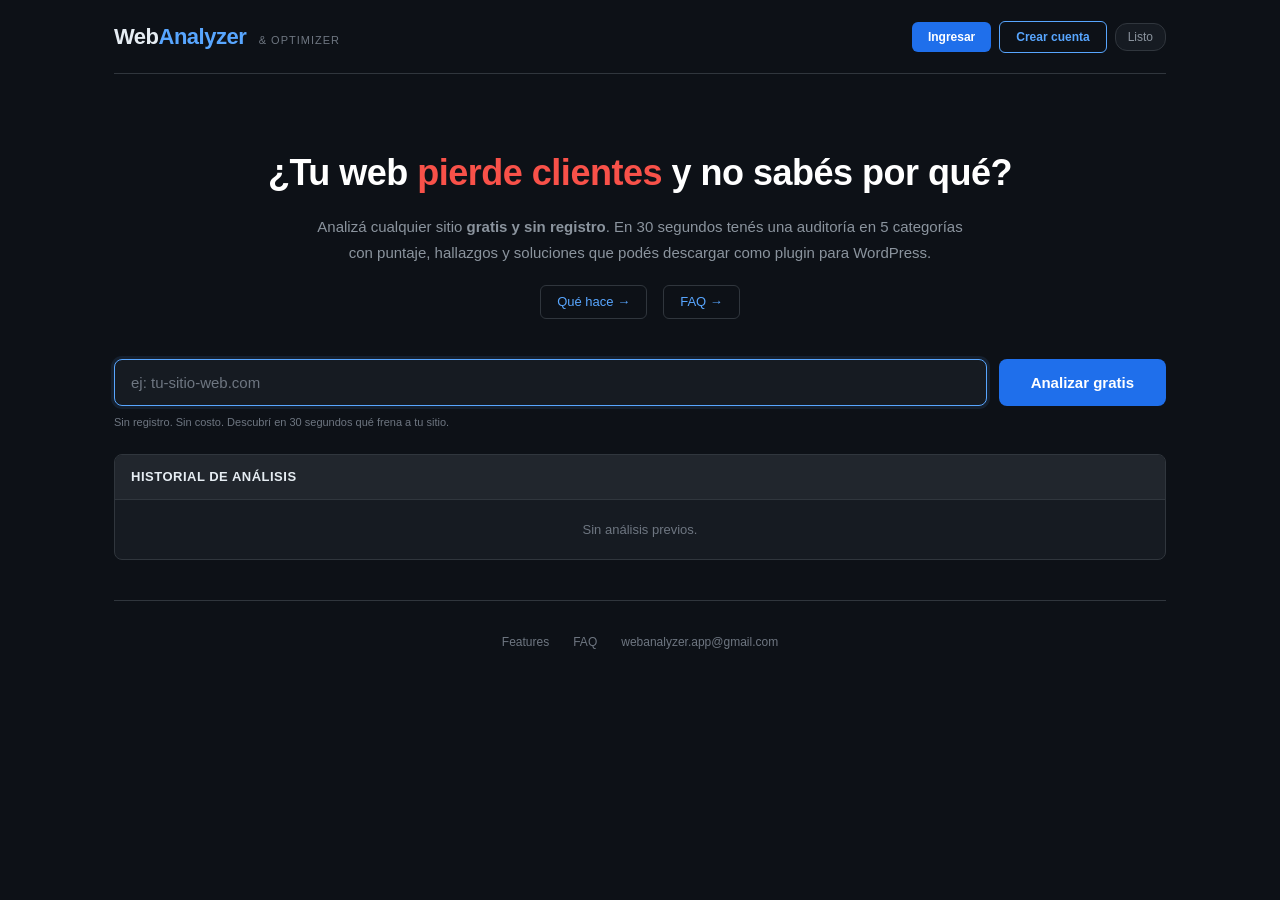
==== templates/index.html @ e6cd4b0c "Revertir eliminacion de auth/registro del frontend - restaurar MercadoPago en produccion Co-Authored" ====
<!DOCTYPE html>
<html lang="es">
<head>
<meta charset="UTF-8">
<meta name="viewport" content="width=device-width, initial-scale=1.0">
<meta name="api-key" content="{{ api_key }}">
<title>Web Analyzer & Optimizer</title>
<link rel="stylesheet" href="/static/style.css">
</head>
<body>
<div id="app">

  <!-- HEADER -->
  <header class="header">
    <div class="header-left">
      <span class="header-title">Web<span style="color:var(--blue)">Analyzer</span></span>
      <span class="header-subtitle">&amp; Optimizer</span>
    </div>
    <div class="header-right">
      <span id="user-tier" class="user-tier" style="display:none"></span>
      <a id="btn-login" class="btn-auth" href="#" style="display:none">Ingresar</a>
      <a id="btn-register" class="btn-auth-outline" href="#" style="display:none">Crear cuenta</a>
      <a id="btn-logout" class="btn-auth" href="#" style="display:none">Salir</a>
      <span id="status-text" class="status-text">Listo</span>
    </div>
  </header>

  <!-- AUTH MODAL -->
  <div id="auth-modal" class="modal" style="display:none">
    <div class="modal-overlay"></div>
    <div class="modal-content">
      <span class="modal-close" id="modal-close">&times;</span>
      <div id="auth-login">
        <h3 style="margin:0 0 16px;color:#fff">Ingresar</h3>
        <form id="login-form">
          <input type="email" id="login-email" placeholder="Email" required style="width:100%;padding:10px;margin-bottom:8px;border:1px solid #333;border-radius:6px;background:#111;color:#fff">
          <input type="password" id="login-pass" placeholder="Contraseña" required minlength="6" style="width:100%;padding:10px;margin-bottom:12px;border:1px solid #333;border-radius:6px;background:#111;color:#fff">
          <button type="submit" class="btn-analyze" style="width:100%">Ingresar</button>
        </form>
        <p style="font-size:12px;color:#888;margin-top:12px;text-align:center">¿No tenés cuenta? <a href="#" id="switch-to-register" style="color:#58a6ff">Crear una</a></p>
      </div>
      <div id="auth-register" style="display:none">
        <h3 style="margin:0 0 16px;color:#fff">Crear cuenta</h3>
        <form id="register-form">
          <input type="email" id="reg-email" placeholder="Email" required style="width:100%;padding:10px;margin-bottom:8px;border:1px solid #333;border-radius:6px;background:#111;color:#fff">
          <input type="password" id="reg-pass" placeholder="Contraseña (mín 6 caracteres)" required minlength="6" style="width:100%;padding:10px;margin-bottom:12px;border:1px solid #333;border-radius:6px;background:#111;color:#fff">
          <button type="submit" class="btn-analyze" style="width:100%">Crear cuenta</button>
        </form>
        <p style="font-size:12px;color:#888;margin-top:12px;text-align:center">¿Ya tenés cuenta? <a href="#" id="switch-to-login" style="color:#58a6ff">Ingresar</a></p>
      </div>
    </div>
  </div>

  <!-- UPGRADE BANNER (free users) -->
  <div id="upgrade-banner" class="upgrade-banner" style="display:none">
    <div style="display:flex;align-items:center;justify-content:space-between;flex-wrap:wrap;gap:12px">
      <span><strong>Descargas bloqueadas</strong> — Comprá este análisis por <strong>ARS 12.000</strong> y descargá todas las soluciones.</span>
      <button id="btn-upgrade" class="btn-upgrade">Comprar por ARS 12.000</button>
    </div>
  </div>

  <!-- HERO -->
  <section class="hero-section">
    <h1 class="hero-title">¿Tu web <span style="color:var(--red)">pierde clientes</span> y no sabés por qué?</h1>
    <p class="hero-desc">Analizá cualquier sitio <strong>gratis y sin registro</strong>. En 30 segundos tenés una auditoría en 5 categorías con puntaje, hallazgos y soluciones que podés descargar como plugin para WordPress.</p>
    <div class="hero-links">
      <a href="/features">Qué hace →</a>
      <a href="/faq">FAQ →</a>
    </div>
  </section>

  <!-- INPUT -->
  <section class="input-section">
    <form id="analyze-form" class="analyze-form">
      <div class="url-input-wrap">
        <span class="url-prefix"></span>
        <input type="text" id="url-input" class="url-input"
               placeholder="ej: tu-sitio-web.com"
               autocomplete="off" spellcheck="false">
      </div>
      <button type="submit" id="btn-analyze" class="btn-analyze">
        Analizar gratis
      </button>
    </form>
    <p id="input-hint" class="input-hint">Sin registro. Sin costo. Descubrí en 30 segundos qué frena a tu sitio.</p>
  </section>

  <!-- CTA POST-DEMO (anónimo) -->
  <div id="demo-cta" class="demo-cta" style="display:none">
    <div class="demo-cta-content">
      <h3>¿Querés ver las <span style="color:var(--blue)">recomendaciones completas</span> y descargar las soluciones?</h3>
      <p>Creá tu cuenta gratis en 10 segundos. Sin tarjeta. Sin compromiso.</p>
      <div class="demo-cta-buttons">
        <button id="btn-demo-register" class="btn-upgrade">Crear cuenta gratis</button>
        <span style="color:#888;margin:0 12px">o</span>
        <button id="btn-demo-buy" class="btn-upgrade" style="background:var(--green)">Comprar por ARS 12.000</button>
      </div>
    </div>
  </div>

  <!-- LOADING -->
  <div id="loading" class="loading" style="display:none">
    <div class="spinner"></div>
    <span>Analizando...</span>
  </div>

  <!-- ERROR -->
  <div id="error-box" class="error-box" style="display:none"></div>

  <!-- RESULTADOS -->
  <div id="results" style="display:none">

    <!-- Scorecard -->
    <section class="scorecard-section">
      <h2 class="section-title">Scorecard</h2>
      <div class="scorecard-grid" id="scorecard-grid"></div>
      <div class="scorecard-promedio" id="scorecard-promedio"></div>
    </section>

    <!-- Tecnología detectada -->
    <div class="tech-bar" id="tech-bar"></div>

    <!-- Grid: Hallazgos + Recomendaciones -->
    <div class="results-grid">
      <section class="card">
        <div class="card-header"><span>Hallazgos críticos</span></div>
        <div id="hallazgos-body" class="card-body">
          <p class="empty-text">Sin hallazgos.</p>
        </div>
      </section>
      <section class="card">
        <div class="card-header"><span>Recomendaciones</span></div>
        <div id="recomendaciones-body" class="card-body">
          <p class="empty-text">Sin recomendaciones.</p>
        </div>
      </section>
    </div>

    <!-- Próximos pasos -->
    <section class="card next-steps-card" id="next-steps-card">
      <div class="card-header"><span>🚀 Próximos pasos — qué hacer ahora</span></div>
      <div id="next-steps-body" class="card-body">
        <p class="empty-text">Realizá un análisis para ver los pasos a seguir.</p>
      </div>
    </section>

    <!-- Soluciones descargables -->
    <section class="card soluciones-card">
      <div class="card-header"><span>📦 Soluciones descargables — listas para aplicar</span></div>
      <div id="soluciones-body" class="card-body soluciones-grid">
        <p class="empty-text">Sin soluciones generadas.</p>
      </div>
    </section>

    <!-- Aclaración -->
    <section class="card" style="border:1px solid rgba(88,166,255,0.3);margin-bottom:24px">
      <div class="card-body" style="font-size:13px;color:var(--text2);display:flex;align-items:flex-start;gap:10px">
        <span style="font-size:18px">💡</span>
        <span><strong>¿Qué hace y qué no hace el plugin?</strong><br>
        El plugin corrige <strong>automáticamente</strong> problemas técnicos: SEO, meta tags, rendimiento, lazy loading, formularios y CTAs. <strong>No edita el contenido</strong> de las entradas ni páginas — eso lo gestiona el dueño del sitio desde el editor de WordPress.</span>
      </div>
    </section>

    <!-- Detalles -->
    <div class="details-grid">
      <section class="card">
        <div class="card-header"><span>Metadatos</span></div>
        <div id="meta-body" class="table-wrap"></div>
      </section>
      <section class="card">
        <div class="card-header"><span>Imágenes</span></div>
        <div id="imagenes-body" class="table-wrap"></div>
      </section>
      <section class="card">
        <div class="card-header"><span>Scripts</span></div>
        <div id="scripts-body" class="table-wrap"></div>
      </section>
      <section class="card">
        <div class="card-header"><span>Formularios</span></div>
        <div id="forms-body" class="table-wrap"></div>
      </section>
    </div>

  </div>

  <!-- HISTORIAL -->
  <section class="card historial-card">
    <div class="card-header"><span>Historial de análisis</span></div>
    <div id="history-body" class="table-wrap">
      <p class="empty-text">Sin análisis previos.</p>
    </div>
  </section>

  <!-- MONITORED URLS -->
  <section class="card historial-card" id="monitored-section" style="display:none">
    <div class="card-header"><span>🔔 URLs en monitoreo</span></div>
    <div id="monitored-body" class="table-wrap">
      <p class="empty-text">Sin URLs monitoreadas.</p>
    </div>
  </section>

  <!-- FOOTER -->
  <footer class="footer">
    <a href="/features">Features</a>
    <a href="/faq">FAQ</a>
    <a href="mailto:webanalyzer.app@gmail.com">webanalyzer.app@gmail.com</a>
  </footer>

</div>

<script src="/static/script.js"></script>
</body>
</html>
---- static/style.css ----
/* ================================================================
   Web Analyzer & Optimizer — Estilos
   ================================================================ */

:root {
  --bg: #0d1117;
  --bg2: #161b22;
  --bg3: #21262d;
  --border: #30363d;
  --text: #e6edf3;
  --text2: #8b949e;
  --text3: #6e7681;
  --blue: #58a6ff;
  --green: #3fb950;
  --yellow: #d29922;
  --red: #f85149;
  --accent: #1f6feb;
  --radius: 8px;
}

* { margin: 0; padding: 0; box-sizing: border-box; }

body {
  font-family: -apple-system, BlinkMacSystemFont, 'Segoe UI', Roboto, sans-serif;
  background: var(--bg);
  color: var(--text);
  min-height: 100vh;
  line-height: 1.5;
}

#app {
  max-width: 1100px;
  margin: 0 auto;
  padding: 0 24px 60px;
}

/* ---- Header ---- */
.header {
  display: flex;
  justify-content: space-between;
  align-items: center;
  padding: 20px 0;
  border-bottom: 1px solid var(--border);
  margin-bottom: 24px;
}
.header-title {
  font-size: 22px;
  font-weight: 700;
  letter-spacing: -0.5px;
}
.header-subtitle {
  font-size: 11px;
  color: var(--text3);
  margin-left: 8px;
  letter-spacing: 1px;
  text-transform: uppercase;
}
.status-text {
  font-size: 12px;
  color: var(--text2);
  background: var(--bg2);
  padding: 4px 12px;
  border-radius: 12px;
  border: 1px solid var(--border);
}

/* ---- Hero ---- */
.hero-section {
  text-align: center;
  padding: 48px 16px 40px;
}
.hero-title {
  font-size: 36px;
  font-weight: 800;
  color: #fff;
  margin-bottom: 14px;
  letter-spacing: -0.5px;
}
.hero-desc {
  font-size: 15px;
  color: var(--text2);
  max-width: 650px;
  margin: 0 auto 20px;
  line-height: 1.7;
}
.hero-links {
  display: flex;
  gap: 16px;
  justify-content: center;
}
.hero-links a {
  color: var(--blue);
  font-size: 13px;
  text-decoration: none;
  font-weight: 500;
  padding: 6px 16px;
  border: 1px solid var(--border);
  border-radius: 6px;
  transition: background 0.15s, border-color 0.15s;
}
.hero-links a:hover {
  background: rgba(88,166,255,0.08);
  border-color: var(--blue);
}
.hero-stats {
  display: flex;
  gap: 32px;
  justify-content: center;
  margin-top: 24px;
  font-size: 13px;
  color: var(--text3);
}
.hero-stats strong {
  color: var(--blue);
  font-size: 18px;
  font-weight: 700;
}

/* ---- Input ---- */
.input-section {
  margin-bottom: 24px;
}
.analyze-form {
  display: flex;
  gap: 12px;
}
.url-input-wrap {
  flex: 1;
  position: relative;
}
.url-input {
  width: 100%;
  padding: 14px 16px;
  background: var(--bg2);
  border: 1px solid var(--border);
  border-radius: var(--radius);
  color: var(--text);
  font-size: 15px;
  font-family: inherit;
  outline: none;
  transition: border-color 0.15s;
}
.url-input:focus {
  border-color: var(--blue);
  box-shadow: 0 0 0 3px rgba(88,166,255,0.1);
}
.url-input::placeholder {
  color: var(--text3);
}

.btn-analyze {
  padding: 14px 32px;
  background: var(--accent);
  color: #fff;
  border: none;
  border-radius: var(--radius);
  font-size: 15px;
  font-weight: 600;
  cursor: pointer;
  white-space: nowrap;
  transition: background 0.15s, transform 0.1s;
  font-family: inherit;
}
.btn-analyze:hover { background: #388bfd; }
.btn-analyze:active { transform: scale(0.98); }
.btn-analyze:disabled { opacity: 0.6; cursor: not-allowed; }

.input-hint {
  margin-top: 8px;
  font-size: 11px;
  color: var(--text3);
}

/* ---- Loading ---- */
.loading {
  display: flex;
  align-items: center;
  gap: 12px;
  padding: 24px;
  background: var(--bg2);
  border-radius: var(--radius);
  border: 1px solid var(--border);
  margin-bottom: 24px;
  color: var(--text2);
  font-size: 13px;
}
.spinner {
  width: 20px;
  height: 20px;
  border: 2px solid var(--border);
  border-top-color: var(--blue);
  border-radius: 50%;
  animation: spin 0.7s linear infinite;
}
@keyframes spin { to { transform: rotate(360deg); } }

/* ---- Error ---- */
.error-box {
  background: rgba(248,81,73,0.1);
  border: 1px solid var(--red);
  border-radius: var(--radius);
  padding: 16px;
  margin-bottom: 24px;
  color: var(--red);
  font-size: 13px;
}

/* ---- Sections ---- */
.section-title {
  font-size: 14px;
  text-transform: uppercase;
  letter-spacing: 1px;
  color: var(--text2);
  margin-bottom: 12px;
}

/* ---- Scorecard ---- */
.scorecard-section {
  margin-bottom: 24px;
}
.scorecard-grid {
  display: grid;
  grid-template-columns: repeat(5, 1fr);
  gap: 12px;
  margin-bottom: 12px;
}
@media (max-width: 700px) {
  .scorecard-grid { grid-template-columns: repeat(2, 1fr); }
}

.score-card {
  background: var(--bg2);
  border: 1px solid var(--border);
  border-radius: var(--radius);
  padding: 16px;
  text-align: center;
}
.score-card .cat-name {
  font-size: 11px;
  text-transform: uppercase;
  letter-spacing: 0.5px;
  color: var(--text2);
  margin-bottom: 6px;
  position: relative;
  cursor: help;
}
.cat-name:hover::after {
  content: attr(data-tooltip);
  position: absolute;
  bottom: calc(100% + 8px);
  left: 50%;
  transform: translateX(-50%);
  background: #1a1f2e;
  color: var(--text);
  border: 1px solid var(--border);
  border-radius: 6px;
  padding: 8px 12px;
  font-size: 11px;
  text-transform: none;
  letter-spacing: 0;
  white-space: normal;
  width: 200px;
  text-align: left;
  z-index: 100;
  line-height: 1.4;
  pointer-events: none;
  box-shadow: 0 4px 16px rgba(0,0,0,0.4);
}
.score-card .cat-score {
  font-size: 32px;
  font-weight: 700;
  margin-bottom: 4px;
}
.score-card .cat-score.verde { color: var(--green); }
.score-card .cat-score.amarillo { color: var(--yellow); }
.score-card .cat-score.rojo { color: var(--red); }
.score-card .cat-details {
  font-size: 11px;
  color: var(--text3);
  line-height: 1.4;
}

.scorecard-promedio {
  background: var(--bg2);
  border: 1px solid var(--border);
  border-radius: var(--radius);
  padding: 12px 20px;
  display: flex;
  align-items: center;
  gap: 12px;
  font-size: 14px;
}
.scorecard-promedio .prom-num {
  font-size: 28px;
  font-weight: 700;
}

/* ---- Tech bar ---- */
.tech-bar {
  display: flex;
  flex-wrap: wrap;
  gap: 8px;
  margin-bottom: 24px;
}
.tech-tag {
  background: var(--bg3);
  border: 1px solid var(--border);
  border-radius: 16px;
  padding: 3px 12px;
  font-size: 11px;
  color: var(--text2);
  font-family: monospace;
}

/* ---- Grids ---- */
.results-grid {
  display: grid;
  grid-template-columns: 1fr 1fr;
  gap: 16px;
  margin-bottom: 16px;
}
@media (max-width: 700px) {
  .results-grid { grid-template-columns: 1fr; }
}

.details-grid {
  display: grid;
  grid-template-columns: 1fr 1fr;
  gap: 16px;
  margin-bottom: 16px;
}
@media (max-width: 700px) {
  .details-grid { grid-template-columns: 1fr; }
}

/* ---- Cards ---- */
.card {
  background: var(--bg2);
  border: 1px solid var(--border);
  border-radius: var(--radius);
  overflow: hidden;
  margin-bottom: 16px;
}
.card-header {
  padding: 12px 16px;
  font-size: 13px;
  font-weight: 600;
  text-transform: uppercase;
  letter-spacing: 0.5px;
  border-bottom: 1px solid var(--border);
  background: var(--bg3);
}
.card-body {
  padding: 16px;
}

/* ---- Hallazgos ---- */
.hallazgo-item {
  padding: 10px 12px;
  margin-bottom: 8px;
  border-radius: var(--radius);
  border-left: 3px solid var(--red);
  background: rgba(248,81,73,0.05);
  font-size: 13px;
}
.hallazgo-item .hal-cat {
  font-size: 10px;
  text-transform: uppercase;
  letter-spacing: 0.5px;
  color: var(--text3);
}

/* ---- Recomendaciones ---- */
.rec-item {
  padding: 12px;
  margin-bottom: 8px;
  border-radius: var(--radius);
  border: 1px solid var(--border);
  font-size: 13px;
}
.rec-item .rec-titulo {
  font-weight: 600;
  margin-bottom: 4px;
}
.rec-item .rec-meta {
  font-size: 11px;
  color: var(--text3);
  margin-top: 6px;
}

/* ---- Soluciones ---- */
.soluciones-card {
  margin-bottom: 16px;
}
.soluciones-grid {
  display: grid;
  grid-template-columns: repeat(auto-fill, minmax(240px, 1fr));
  gap: 12px;
}
.solucion-item {
  border: 1px solid var(--border);
  border-radius: var(--radius);
  padding: 16px;
  text-align: center;
}
.solucion-item .sol-type {
  font-size: 10px;
  text-transform: uppercase;
  letter-spacing: 1px;
  color: var(--blue);
  margin-bottom: 4px;
}
.solucion-item .sol-name {
  font-family: monospace;
  font-size: 12px;
  color: var(--text);
  word-break: break-all;
  margin-bottom: 8px;
}
.solucion-item .sol-desc {
  font-size: 11px;
  color: var(--text3);
  margin-bottom: 12px;
  line-height: 1.4;
}

/* ---- Next Steps ---- */
.next-steps-card {
  border: 2px solid var(--blue);
  margin-bottom: 24px;
}
.next-steps-card .card-header {
  background: rgba(88,166,255,0.08);
  border-bottom: 1px solid rgba(88,166,255,0.2);
  font-size: 14px;
}
.next-steps-urgency {
  background: rgba(248,81,73,0.1);
  border: 1px solid var(--red);
  border-radius: var(--radius);
  padding: 14px 18px;
  margin-bottom: 16px;
  font-size: 13px;
  color: var(--red);
  font-weight: 600;
}
.next-steps-ok {
  background: rgba(63,185,80,0.08);
  border: 1px solid var(--green);
  border-radius: var(--radius);
  padding: 14px 18px;
  margin-bottom: 16px;
  font-size: 13px;
  color: var(--green);
}
.next-steps-list {
  display: flex;
  flex-direction: column;
  gap: 16px;
}
.next-step-item {
  display: flex;
  gap: 14px;
  align-items: flex-start;
}
.step-num {
  width: 32px;
  height: 32px;
  border-radius: 50%;
  display: flex;
  align-items: center;
  justify-content: center;
  font-size: 15px;
  font-weight: 700;
  flex-shrink: 0;
  color: #000;
}
.step-download { background: var(--green); }
.step-do { background: var(--yellow); }
.step-recheck { background: var(--blue); }
.step-reminder { background: #7c3aed; }
.step-content {
  flex: 1;
}
.step-title {
  font-size: 15px;
  font-weight: 600;
  margin-bottom: 4px;
}
.step-desc {
  font-size: 13px;
  color: var(--text2);
  line-height: 1.5;
  margin-bottom: 8px;
}
.step-btn {
  display: inline-block;
  font-size: 13px;
  padding: 10px 20px;
  margin-top: 4px;
  text-decoration: none;
}

/* ---- Download buttons ---- */
.btn-download {
  display: inline-block;
  padding: 6px 16px;
  background: var(--green);
  color: #000;
  border: none;
  border-radius: 4px;
  font-size: 12px;
  font-weight: 600;
  cursor: pointer;
  text-decoration: none;
  font-family: inherit;
  transition: background 0.15s;
}
.btn-download:hover { background: #2ea043; }

/* ---- Table ---- */
.table-wrap {
  overflow-x: auto;
}
.table-wrap table {
  width: 100%;
  border-collapse: collapse;
  font-size: 12px;
}
.table-wrap th {
  text-align: left;
  padding: 8px 12px;
  color: var(--text2);
  font-weight: 600;
  border-bottom: 1px solid var(--border);
  text-transform: uppercase;
  font-size: 10px;
  letter-spacing: 0.5px;
}
.table-wrap td {
  padding: 8px 12px;
  border-bottom: 1px solid rgba(48,54,61,0.5);
  color: var(--text);
  font-family: monospace;
  font-size: 11px;
  word-break: break-word;
}

/* ---- Historial ---- */
.historial-card {
  margin-bottom: 40px;
}
.historial-item {
  padding: 10px 16px;
  border-bottom: 1px solid rgba(48,54,61,0.5);
  display: flex;
  justify-content: space-between;
  align-items: center;
  font-size: 13px;
}
.historial-item:last-child { border-bottom: none; }
.historial-item .hist-url {
  color: var(--blue);
  font-family: monospace;
  font-size: 12px;
}
.historial-item .hist-fecha {
  color: var(--text3);
  font-size: 11px;
}
.historial-item .hist-score {
  font-weight: 700;
  font-size: 14px;
}
.hist-delta {
  font-size: 11px;
  font-weight: 700;
  padding: 2px 6px;
  border-radius: 4px;
  margin-left: 6px;
  display: inline-block;
}
.hist-delta.up {
  background: rgba(63,185,80,0.15);
  color: var(--green);
}
.hist-delta.down {
  background: rgba(248,81,73,0.15);
  color: var(--red);
}
.hist-delta.same {
  background: rgba(110,118,129,0.15);
  color: var(--text3);
}
.reanalisis-badge {
  font-size: 10px;
  background: rgba(88,166,255,0.2);
  color: var(--blue);
  padding: 1px 6px;
  border-radius: 8px;
  margin-left: 6px;
  font-weight: 600;
}

/* ---- Empty ---- */
.empty-text {
  color: var(--text3);
  text-align: center;
  padding: 20px;
  font-size: 13px;
}

/* ---- Auth Buttons (header) ---- */
.btn-auth {
  padding: 6px 16px;
  background: var(--accent);
  color: #fff;
  border: none;
  border-radius: 6px;
  font-size: 12px;
  font-weight: 600;
  cursor: pointer;
  text-decoration: none;
  font-family: inherit;
  transition: background 0.15s;
}
.btn-auth:hover { background: #388bfd; }

.btn-auth-outline {
  padding: 6px 16px;
  background: transparent;
  color: var(--blue);
  border: 1px solid var(--blue);
  border-radius: 6px;
  font-size: 12px;
  font-weight: 600;
  cursor: pointer;
  text-decoration: none;
  font-family: inherit;
  transition: background 0.15s, color 0.15s;
}
.btn-auth-outline:hover { background: rgba(88,166,255,0.1); }

.user-tier {
  font-size: 11px;
  font-weight: 600;
  padding: 3px 10px;
  border-radius: 10px;
  margin-right: 8px;
}
.user-tier.free {
  background: rgba(210,153,34,0.15);
  color: var(--yellow);
  border: 1px solid rgba(210,153,34,0.3);
}
.user-tier.paid {
  background: rgba(63,185,80,0.15);
  color: var(--green);
  border: 1px solid rgba(63,185,80,0.3);
}
.header-right {
  display: flex;
  align-items: center;
  gap: 8px;
}

/* ---- Modal ---- */
.modal {
  position: fixed;
  inset: 0;
  z-index: 1000;
  display: flex;
  align-items: center;
  justify-content: center;
}
.modal-overlay {
  position: absolute;
  inset: 0;
  background: rgba(0,0,0,0.7);
}
.modal-content {
  position: relative;
  background: var(--bg2);
  border: 1px solid var(--border);
  border-radius: 12px;
  padding: 28px 24px;
  width: 380px;
  max-width: 90vw;
  z-index: 1;
}
.modal-close {
  position: absolute;
  top: 10px;
  right: 14px;
  font-size: 22px;
  color: var(--text3);
  cursor: pointer;
  line-height: 1;
}
.modal-close:hover { color: var(--text); }

/* ---- Upgrade Banner ---- */
.upgrade-banner {
  background: linear-gradient(135deg, rgba(210,153,34,0.15), rgba(210,153,34,0.05));
  border: 1px solid rgba(210,153,34,0.3);
  border-radius: var(--radius);
  padding: 14px 20px;
  margin-bottom: 20px;
  font-size: 13px;
  color: var(--text);
}
.btn-upgrade {
  padding: 8px 20px;
  background: var(--yellow);
  color: #000;
  border: none;
  border-radius: 6px;
  font-size: 13px;
  font-weight: 700;
  cursor: pointer;
  font-family: inherit;
  white-space: nowrap;
  transition: background 0.15s;
}
.btn-upgrade:hover { background: #e2a71d; }

/* ---- Locked download ---- */
.solucion-item.locked {
  opacity: 0.7;
  position: relative;
}
.solucion-item .locked-badge {
  display: inline-block;
  background: rgba(210,153,34,0.2);
  color: var(--yellow);
  border: 1px solid rgba(210,153,34,0.4);
  padding: 4px 10px;
  border-radius: 4px;
  font-size: 11px;
  font-weight: 600;
  margin-top: 8px;
}

/* ---- Share link ---- */
.share-section {
  margin-bottom: 20px;
}
.share-box {
  display: flex;
  gap: 8px;
  align-items: center;
  background: var(--bg2);
  border: 1px solid var(--border);
  border-radius: var(--radius);
  padding: 10px 14px;
}
.share-box .share-url {
  flex: 1;
  font-family: monospace;
  font-size: 12px;
  color: var(--blue);
  word-break: break-all;
}
.btn-copy {
  padding: 6px 14px;
  background: var(--bg3);
  color: var(--text);
  border: 1px solid var(--border);
  border-radius: 4px;
  font-size: 12px;
  cursor: pointer;
  font-family: inherit;
  white-space: nowrap;
  transition: background 0.15s;
}
.btn-copy:hover { background: var(--border); }
.btn-copy.copied {
  background: var(--green);
  border-color: var(--green);
  color: #000;
}

/* ---- Footer ---- */
.footer {
  display: flex;
  justify-content: center;
  gap: 24px;
  padding: 32px 0 48px;
  border-top: 1px solid var(--border);
  margin-top: 8px;
}
.footer a {
  color: var(--text3);
  font-size: 12px;
  text-decoration: none;
  transition: color 0.15s;
}
.footer a:hover { color: var(--blue); }

/* ---- Demo CTA ---- */
.demo-cta {
  background: linear-gradient(135deg, #1a1f3a 0%, #0f1525 100%);
  border: 1px solid var(--blue);
  border-radius: 12px;
  padding: 32px 24px;
  margin: 24px auto;
  max-width: 700px;
  text-align: center;
}
.demo-cta h3 {
  color: #fff;
  font-size: 18px;
  margin: 0 0 8px;
}
.demo-cta p {
  color: #aaa;
  font-size: 14px;
  margin: 0 0 20px;
}
.demo-cta-buttons {
  display: flex;
  align-items: center;
  justify-content: center;
  flex-wrap: wrap;
  gap: 12px;
}
.demo-cta-buttons .btn-upgrade {
  font-size: 15px;
  padding: 12px 24px;
}

/* ---- Notification Toast ---- */
.notification-toast {
  position: fixed;
  bottom: 24px;
  right: 24px;
  background: #238636;
  color: #fff;
  padding: 12px 20px;
  border-radius: 8px;
  font-weight: 600;
  font-size: 14px;
  z-index: 9999;
  opacity: 0;
  transform: translateY(16px);
  transition: opacity 0.3s, transform 0.3s;
  box-shadow: 0 4px 16px rgba(0,0,0,0.4);
}
.notification-toast.show {
  opacity: 1;
  transform: translateY(0);
}

/* ---- Utilities ---- */
.verde { color: var(--green); }
.amarillo { color: var(--yellow); }
.rojo { color: var(--red); }
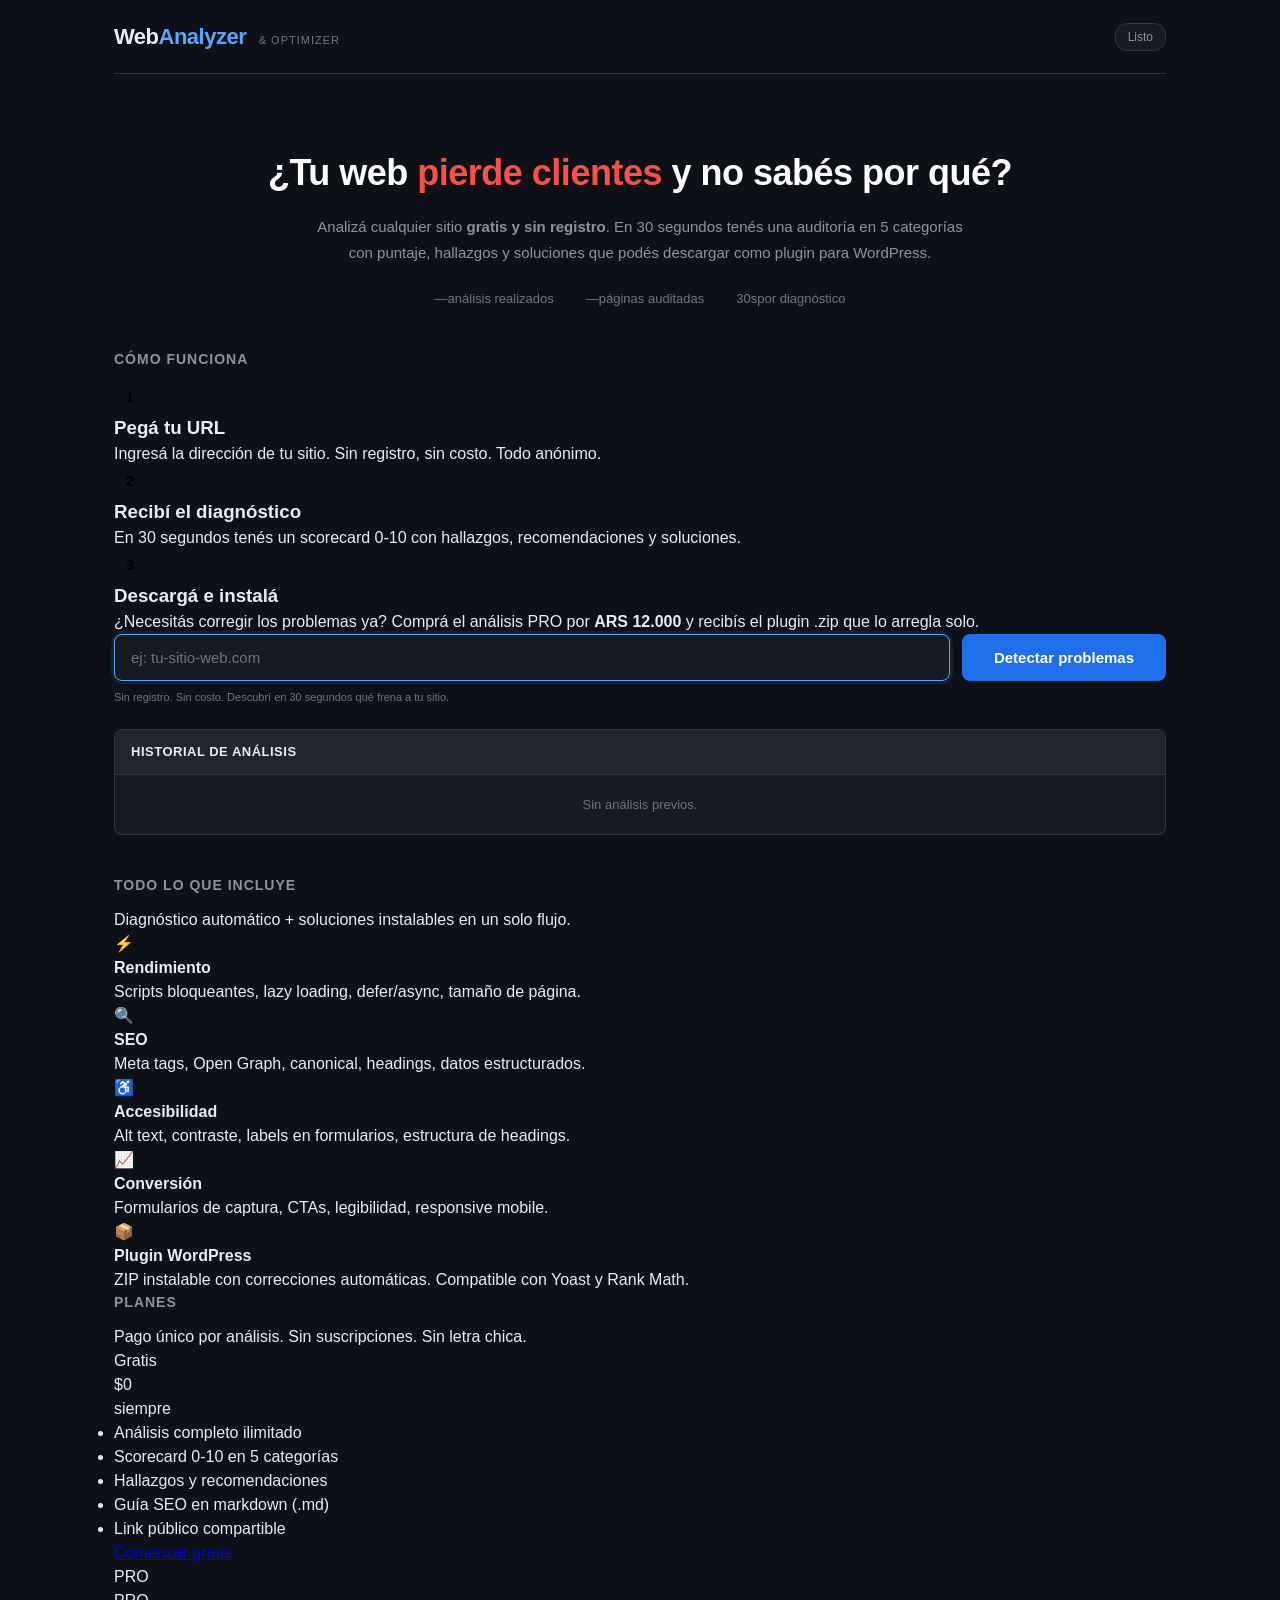
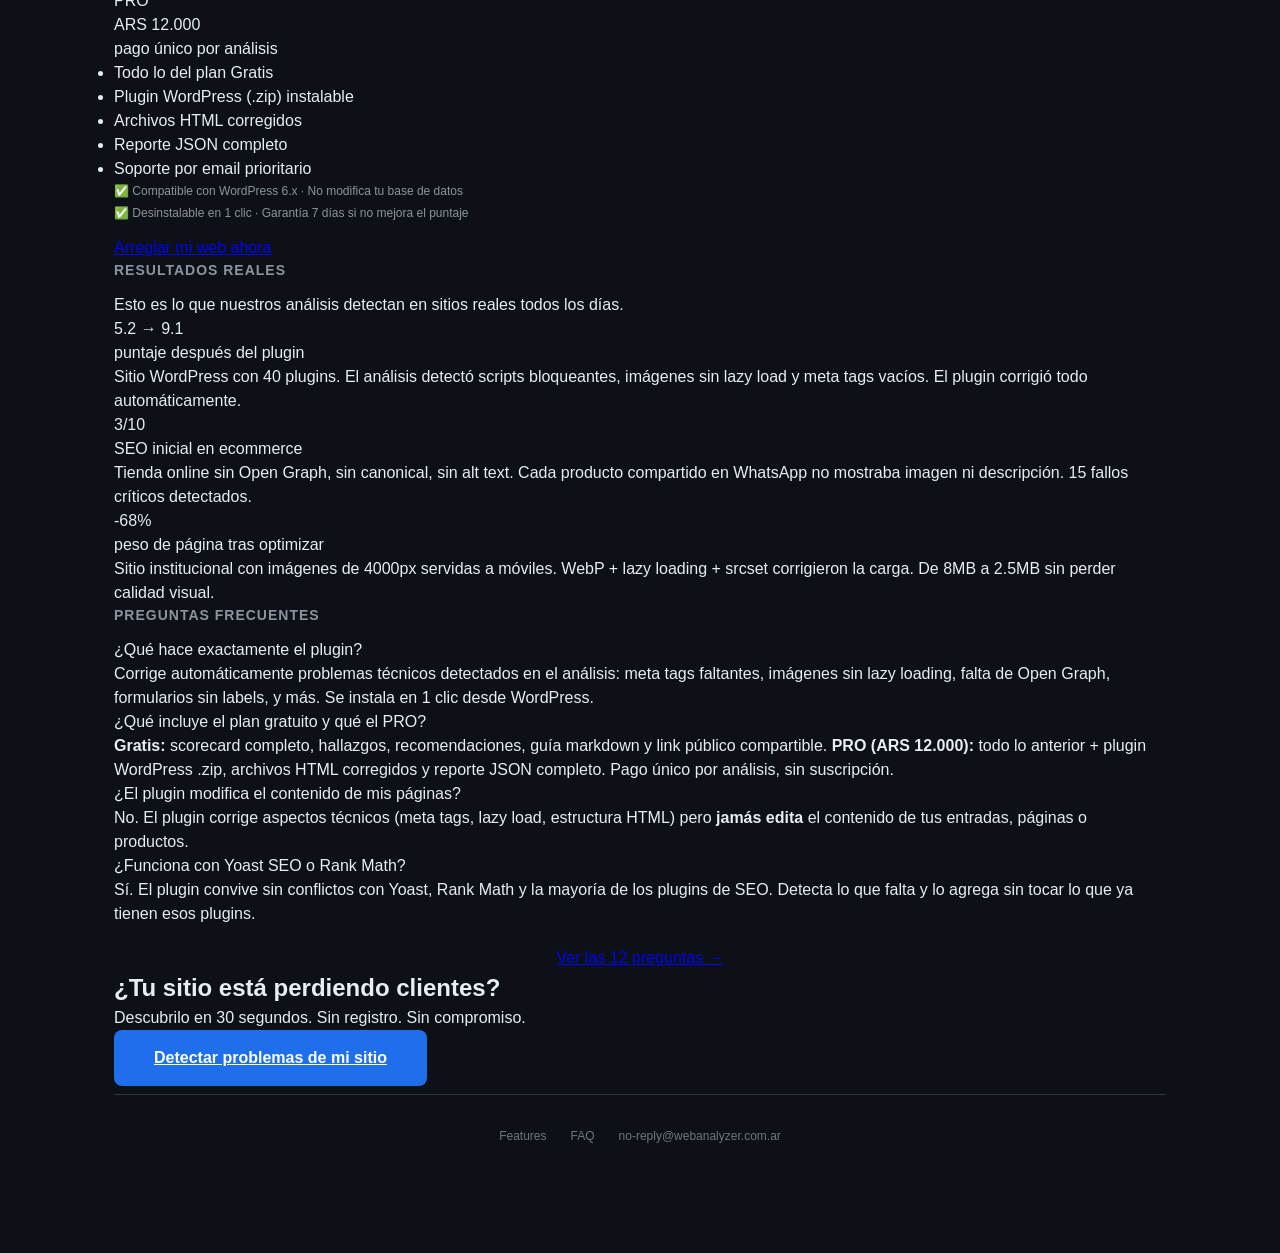
==== commit af71a801: "Fase 0 Web Analyzer: CTAs, sello seguridad, email profesional + SMTP app.py - CTAs cambiados a lengu" ====
--- a/templates/index.html
+++ b/templates/index.html
@@ -3,8 +3,8 @@
 <head>
 <meta charset="UTF-8">
 <meta name="viewport" content="width=device-width, initial-scale=1.0">
-<meta name="api-key" content="{{ api_key }}">
-<title>Web Analyzer & Optimizer</title>
+
+<title>Web Analyzer — Auditoría web gratis en 30 segundos</title>
 <link rel="stylesheet" href="/static/style.css">
 </head>
 <body>
@@ -16,61 +16,46 @@
       <span class="header-title">Web<span style="color:var(--blue)">Analyzer</span></span>
       <span class="header-subtitle">&amp; Optimizer</span>
     </div>
-    <div class="header-right">
-      <span id="user-tier" class="user-tier" style="display:none"></span>
-      <a id="btn-login" class="btn-auth" href="#" style="display:none">Ingresar</a>
-      <a id="btn-register" class="btn-auth-outline" href="#" style="display:none">Crear cuenta</a>
-      <a id="btn-logout" class="btn-auth" href="#" style="display:none">Salir</a>
+    <div class="header-right" id="header-right">
       <span id="status-text" class="status-text">Listo</span>
     </div>
   </header>
-
-  <!-- AUTH MODAL -->
-  <div id="auth-modal" class="modal" style="display:none">
-    <div class="modal-overlay"></div>
-    <div class="modal-content">
-      <span class="modal-close" id="modal-close">&times;</span>
-      <div id="auth-login">
-        <h3 style="margin:0 0 16px;color:#fff">Ingresar</h3>
-        <form id="login-form">
-          <input type="email" id="login-email" placeholder="Email" required style="width:100%;padding:10px;margin-bottom:8px;border:1px solid #333;border-radius:6px;background:#111;color:#fff">
-          <input type="password" id="login-pass" placeholder="Contraseña" required minlength="6" style="width:100%;padding:10px;margin-bottom:12px;border:1px solid #333;border-radius:6px;background:#111;color:#fff">
-          <button type="submit" class="btn-analyze" style="width:100%">Ingresar</button>
-        </form>
-        <p style="font-size:12px;color:#888;margin-top:12px;text-align:center">¿No tenés cuenta? <a href="#" id="switch-to-register" style="color:#58a6ff">Crear una</a></p>
-      </div>
-      <div id="auth-register" style="display:none">
-        <h3 style="margin:0 0 16px;color:#fff">Crear cuenta</h3>
-        <form id="register-form">
-          <input type="email" id="reg-email" placeholder="Email" required style="width:100%;padding:10px;margin-bottom:8px;border:1px solid #333;border-radius:6px;background:#111;color:#fff">
-          <input type="password" id="reg-pass" placeholder="Contraseña (mín 6 caracteres)" required minlength="6" style="width:100%;padding:10px;margin-bottom:12px;border:1px solid #333;border-radius:6px;background:#111;color:#fff">
-          <button type="submit" class="btn-analyze" style="width:100%">Crear cuenta</button>
-        </form>
-        <p style="font-size:12px;color:#888;margin-top:12px;text-align:center">¿Ya tenés cuenta? <a href="#" id="switch-to-login" style="color:#58a6ff">Ingresar</a></p>
-      </div>
-    </div>
-  </div>
-
-  <!-- UPGRADE BANNER (free users) -->
-  <div id="upgrade-banner" class="upgrade-banner" style="display:none">
-    <div style="display:flex;align-items:center;justify-content:space-between;flex-wrap:wrap;gap:12px">
-      <span><strong>Descargas bloqueadas</strong> — Comprá este análisis por <strong>ARS 12.000</strong> y descargá todas las soluciones.</span>
-      <button id="btn-upgrade" class="btn-upgrade">Comprar por ARS 12.000</button>
-    </div>
-  </div>
 
   <!-- HERO -->
   <section class="hero-section">
     <h1 class="hero-title">¿Tu web <span style="color:var(--red)">pierde clientes</span> y no sabés por qué?</h1>
     <p class="hero-desc">Analizá cualquier sitio <strong>gratis y sin registro</strong>. En 30 segundos tenés una auditoría en 5 categorías con puntaje, hallazgos y soluciones que podés descargar como plugin para WordPress.</p>
-    <div class="hero-links">
-      <a href="/features">Qué hace →</a>
-      <a href="/faq">FAQ →</a>
+    <div class="hero-stats" id="hero-stats">
+      <div class="hero-stat"><span class="hero-stat-num" id="stat-analyses">—</span><span class="hero-stat-label">análisis realizados</span></div>
+      <div class="hero-stat"><span class="hero-stat-num" id="stat-pages">—</span><span class="hero-stat-label">páginas auditadas</span></div>
+      <div class="hero-stat"><span class="hero-stat-num">30s</span><span class="hero-stat-label">por diagnóstico</span></div>
+    </div>
+  </section>
+
+  <!-- HOW IT WORKS -->
+  <section class="how-section">
+    <h2 class="section-title">Cómo funciona</h2>
+    <div class="steps-grid">
+      <div class="step-card">
+        <div class="step-num">1</div>
+        <h3>Pegá tu URL</h3>
+        <p>Ingresá la dirección de tu sitio. Sin registro, sin costo. Todo anónimo.</p>
+      </div>
+      <div class="step-card">
+        <div class="step-num">2</div>
+        <h3>Recibí el diagnóstico</h3>
+        <p>En 30 segundos tenés un scorecard 0-10 con hallazgos, recomendaciones y soluciones.</p>
+      </div>
+      <div class="step-card">
+        <div class="step-num">3</div>
+        <h3>Descargá e instalá</h3>
+        <p>¿Necesitás corregir los problemas ya? Comprá el análisis PRO por <strong>ARS 12.000</strong> y recibís el plugin .zip que lo arregla solo.</p>
+      </div>
     </div>
   </section>
 
   <!-- INPUT -->
-  <section class="input-section">
+  <section class="input-section" id="input-section">
     <form id="analyze-form" class="analyze-form">
       <div class="url-input-wrap">
         <span class="url-prefix"></span>
@@ -79,24 +64,11 @@
                autocomplete="off" spellcheck="false">
       </div>
       <button type="submit" id="btn-analyze" class="btn-analyze">
-        Analizar gratis
+        Detectar problemas
       </button>
     </form>
     <p id="input-hint" class="input-hint">Sin registro. Sin costo. Descubrí en 30 segundos qué frena a tu sitio.</p>
   </section>
-
-  <!-- CTA POST-DEMO (anónimo) -->
-  <div id="demo-cta" class="demo-cta" style="display:none">
-    <div class="demo-cta-content">
-      <h3>¿Querés ver las <span style="color:var(--blue)">recomendaciones completas</span> y descargar las soluciones?</h3>
-      <p>Creá tu cuenta gratis en 10 segundos. Sin tarjeta. Sin compromiso.</p>
-      <div class="demo-cta-buttons">
-        <button id="btn-demo-register" class="btn-upgrade">Crear cuenta gratis</button>
-        <span style="color:#888;margin:0 12px">o</span>
-        <button id="btn-demo-buy" class="btn-upgrade" style="background:var(--green)">Comprar por ARS 12.000</button>
-      </div>
-    </div>
-  </div>
 
   <!-- LOADING -->
   <div id="loading" class="loading" style="display:none">
@@ -106,6 +78,9 @@
 
   <!-- ERROR -->
   <div id="error-box" class="error-box" style="display:none"></div>
+
+  <!-- UPGRADE BANNER (aparece dentro de resultados via JS) -->
+  <div id="upgrade-banner" class="upgrade-banner" style="display:none"></div>
 
   <!-- RESULTADOS -->
   <div id="results" style="display:none">
@@ -191,20 +166,140 @@
     </div>
   </section>
 
-  <!-- MONITORED URLS -->
-  <section class="card historial-card" id="monitored-section" style="display:none">
-    <div class="card-header"><span>🔔 URLs en monitoreo</span></div>
-    <div id="monitored-body" class="table-wrap">
-      <p class="empty-text">Sin URLs monitoreadas.</p>
-    </div>
+  <!-- FEATURES -->
+  <section class="features-section">
+    <h2 class="section-title">Todo lo que incluye</h2>
+    <p class="section-sub">Diagnóstico automático + soluciones instalables en un solo flujo.</p>
+    <div class="features-grid">
+      <div class="feature-card"><span class="feature-icon">⚡</span><h4>Rendimiento</h4><p>Scripts bloqueantes, lazy loading, defer/async, tamaño de página.</p></div>
+      <div class="feature-card"><span class="feature-icon">🔍</span><h4>SEO</h4><p>Meta tags, Open Graph, canonical, headings, datos estructurados.</p></div>
+      <div class="feature-card"><span class="feature-icon">♿</span><h4>Accesibilidad</h4><p>Alt text, contraste, labels en formularios, estructura de headings.</p></div>
+      <div class="feature-card"><span class="feature-icon">📈</span><h4>Conversión</h4><p>Formularios de captura, CTAs, legibilidad, responsive mobile.</p></div>
+      <div class="feature-card"><span class="feature-icon">📦</span><h4>Plugin WordPress</h4><p>ZIP instalable con correcciones automáticas. Compatible con Yoast y Rank Math.</p></div>
+    </div>
+  </section>
+
+  <!-- PRICING -->
+  <section class="pricing-section" id="pricing">
+    <h2 class="section-title">Planes</h2>
+    <p class="section-sub">Pago único por análisis. Sin suscripciones. Sin letra chica.</p>
+    <div class="pricing-grid">
+      <div class="pricing-card">
+        <div class="pricing-header">Gratis</div>
+        <div class="pricing-price">$0</div>
+        <div class="pricing-sub">siempre</div>
+        <ul class="pricing-features">
+          <li>Análisis completo ilimitado</li>
+          <li>Scorecard 0-10 en 5 categorías</li>
+          <li>Hallazgos y recomendaciones</li>
+          <li>Guía SEO en markdown (.md)</li>
+          <li>Link público compartible</li>
+        </ul>
+        <a href="#input-section" class="btn-pricing-outline">Comenzar gratis</a>
+      </div>
+      <div class="pricing-card pricing-pro">
+        <div class="pricing-badge">PRO</div>
+        <div class="pricing-header">PRO</div>
+        <div class="pricing-price">ARS 12.000</div>
+        <div class="pricing-sub">pago único por análisis</div>
+        <ul class="pricing-features">
+          <li>Todo lo del plan Gratis</li>
+          <li>Plugin WordPress (.zip) instalable</li>
+          <li>Archivos HTML corregidos</li>
+          <li>Reporte JSON completo</li>
+          <li>Soporte por email prioritario</li>
+        </ul>
+        <div class="trust-seal" style="font-size:12px;color:var(--text2);margin-bottom:12px;text-align:left;line-height:1.8">
+          <div>✅ Compatible con WordPress 6.x · No modifica tu base de datos</div>
+          <div>✅ Desinstalable en 1 clic · Garantía 7 días si no mejora el puntaje</div>
+        </div>
+        <a href="#input-section" class="btn-pricing-cta">Arreglar mi web ahora</a>
+      </div>
+    </div>
+  </section>
+
+  <!-- TESTIMONIALS -->
+  <section class="testimonials-section">
+    <h2 class="section-title">Resultados reales</h2>
+    <p class="section-sub">Esto es lo que nuestros análisis detectan en sitios reales todos los días.</p>
+    <div class="testimonials-grid">
+      <div class="testimonial-card">
+        <div class="testimonial-metric">5.2 → 9.1</div>
+        <div class="testimonial-label">puntaje después del plugin</div>
+        <p>Sitio WordPress con 40 plugins. El análisis detectó scripts bloqueantes, imágenes sin lazy load y meta tags vacíos. El plugin corrigió todo automáticamente.</p>
+      </div>
+      <div class="testimonial-card">
+        <div class="testimonial-metric">3/10</div>
+        <div class="testimonial-label">SEO inicial en ecommerce</div>
+        <p>Tienda online sin Open Graph, sin canonical, sin alt text. Cada producto compartido en WhatsApp no mostraba imagen ni descripción. 15 fallos críticos detectados.</p>
+      </div>
+      <div class="testimonial-card">
+        <div class="testimonial-metric">-68%</div>
+        <div class="testimonial-label">peso de página tras optimizar</div>
+        <p>Sitio institucional con imágenes de 4000px servidas a móviles. WebP + lazy loading + srcset corrigieron la carga. De 8MB a 2.5MB sin perder calidad visual.</p>
+      </div>
+    </div>
+  </section>
+
+  <!-- FAQ CONDENSADO -->
+  <section class="faq-section">
+    <h2 class="section-title">Preguntas frecuentes</h2>
+    <div class="faq-items">
+      <div class="faq-item">
+        <div class="faq-q">¿Qué hace exactamente el plugin?</div>
+        <div class="faq-a">Corrige automáticamente problemas técnicos detectados en el análisis: meta tags faltantes, imágenes sin lazy loading, falta de Open Graph, formularios sin labels, y más. Se instala en 1 clic desde WordPress.</div>
+      </div>
+      <div class="faq-item">
+        <div class="faq-q">¿Qué incluye el plan gratuito y qué el PRO?</div>
+        <div class="faq-a"><strong>Gratis:</strong> scorecard completo, hallazgos, recomendaciones, guía markdown y link público compartible. <strong>PRO (ARS 12.000):</strong> todo lo anterior + plugin WordPress .zip, archivos HTML corregidos y reporte JSON completo. Pago único por análisis, sin suscripción.</div>
+      </div>
+      <div class="faq-item">
+        <div class="faq-q">¿El plugin modifica el contenido de mis páginas?</div>
+        <div class="faq-a">No. El plugin corrige aspectos técnicos (meta tags, lazy load, estructura HTML) pero <strong>jamás edita</strong> el contenido de tus entradas, páginas o productos.</div>
+      </div>
+      <div class="faq-item">
+        <div class="faq-q">¿Funciona con Yoast SEO o Rank Math?</div>
+        <div class="faq-a">Sí. El plugin convive sin conflictos con Yoast, Rank Math y la mayoría de los plugins de SEO. Detecta lo que falta y lo agrega sin tocar lo que ya tienen esos plugins.</div>
+      </div>
+    </div>
+    <p style="text-align:center;margin-top:20px"><a href="/faq">Ver las 12 preguntas →</a></p>
+  </section>
+
+  <!-- FINAL CTA -->
+  <section class="final-cta">
+    <h2>¿Tu sitio está perdiendo clientes?</h2>
+    <p>Descubrilo en 30 segundos. Sin registro. Sin compromiso.</p>
+    <a href="#input-section" class="btn-analyze" style="display:inline-block;font-size:16px;padding:16px 40px">Detectar problemas de mi sitio</a>
   </section>
 
   <!-- FOOTER -->
   <footer class="footer">
     <a href="/features">Features</a>
     <a href="/faq">FAQ</a>
-    <a href="mailto:webanalyzer.app@gmail.com">webanalyzer.app@gmail.com</a>
+    <a href="mailto:no-reply@webanalyzer.com.ar">no-reply@webanalyzer.com.ar</a>
   </footer>
+
+  <!-- AUTH MODAL -->
+  <div id="auth-modal" class="modal" style="display:none">
+    <div class="modal-overlay"></div>
+    <div class="modal-content">
+      <span class="modal-close" id="modal-close">&times;</span>
+      <div id="auth-form-container">
+        <h3 id="auth-modal-title">Iniciá sesión para comprar</h3>
+        <form id="auth-form">
+          <div class="form-group">
+            <input type="email" id="auth-email" placeholder="Email" required>
+          </div>
+          <div class="form-group">
+            <input type="password" id="auth-password" placeholder="Contraseña (mín. 6 caracteres)" required minlength="6">
+          </div>
+          <p id="auth-error" style="display:none;color:var(--red);font-size:12px;margin-bottom:8px"></p>
+          <button type="submit" class="btn-auth" id="auth-submit-btn">Ingresar</button>
+        </form>
+        <p class="auth-toggle-text">¿No tenés cuenta? <a href="#" id="auth-toggle">Registrate gratis</a></p>
+      </div>
+    </div>
+  </div>
 
 </div>
 
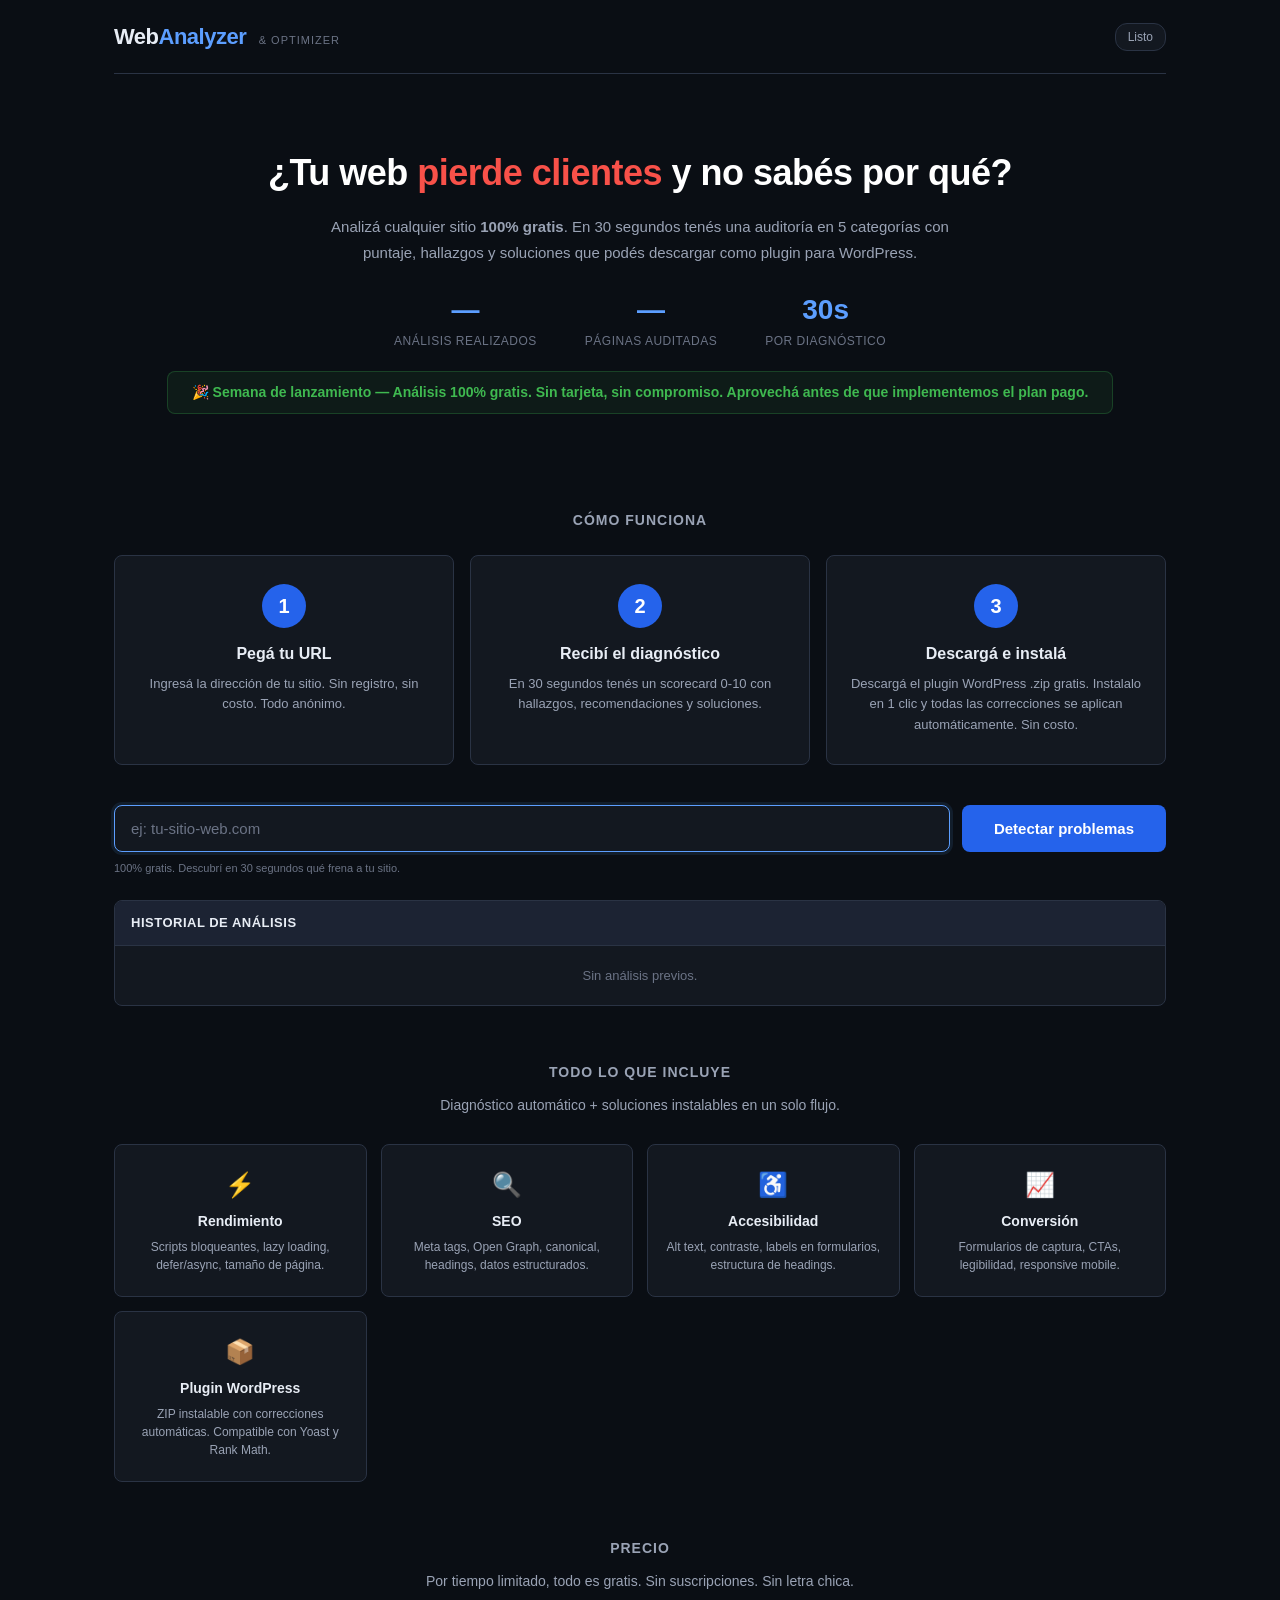
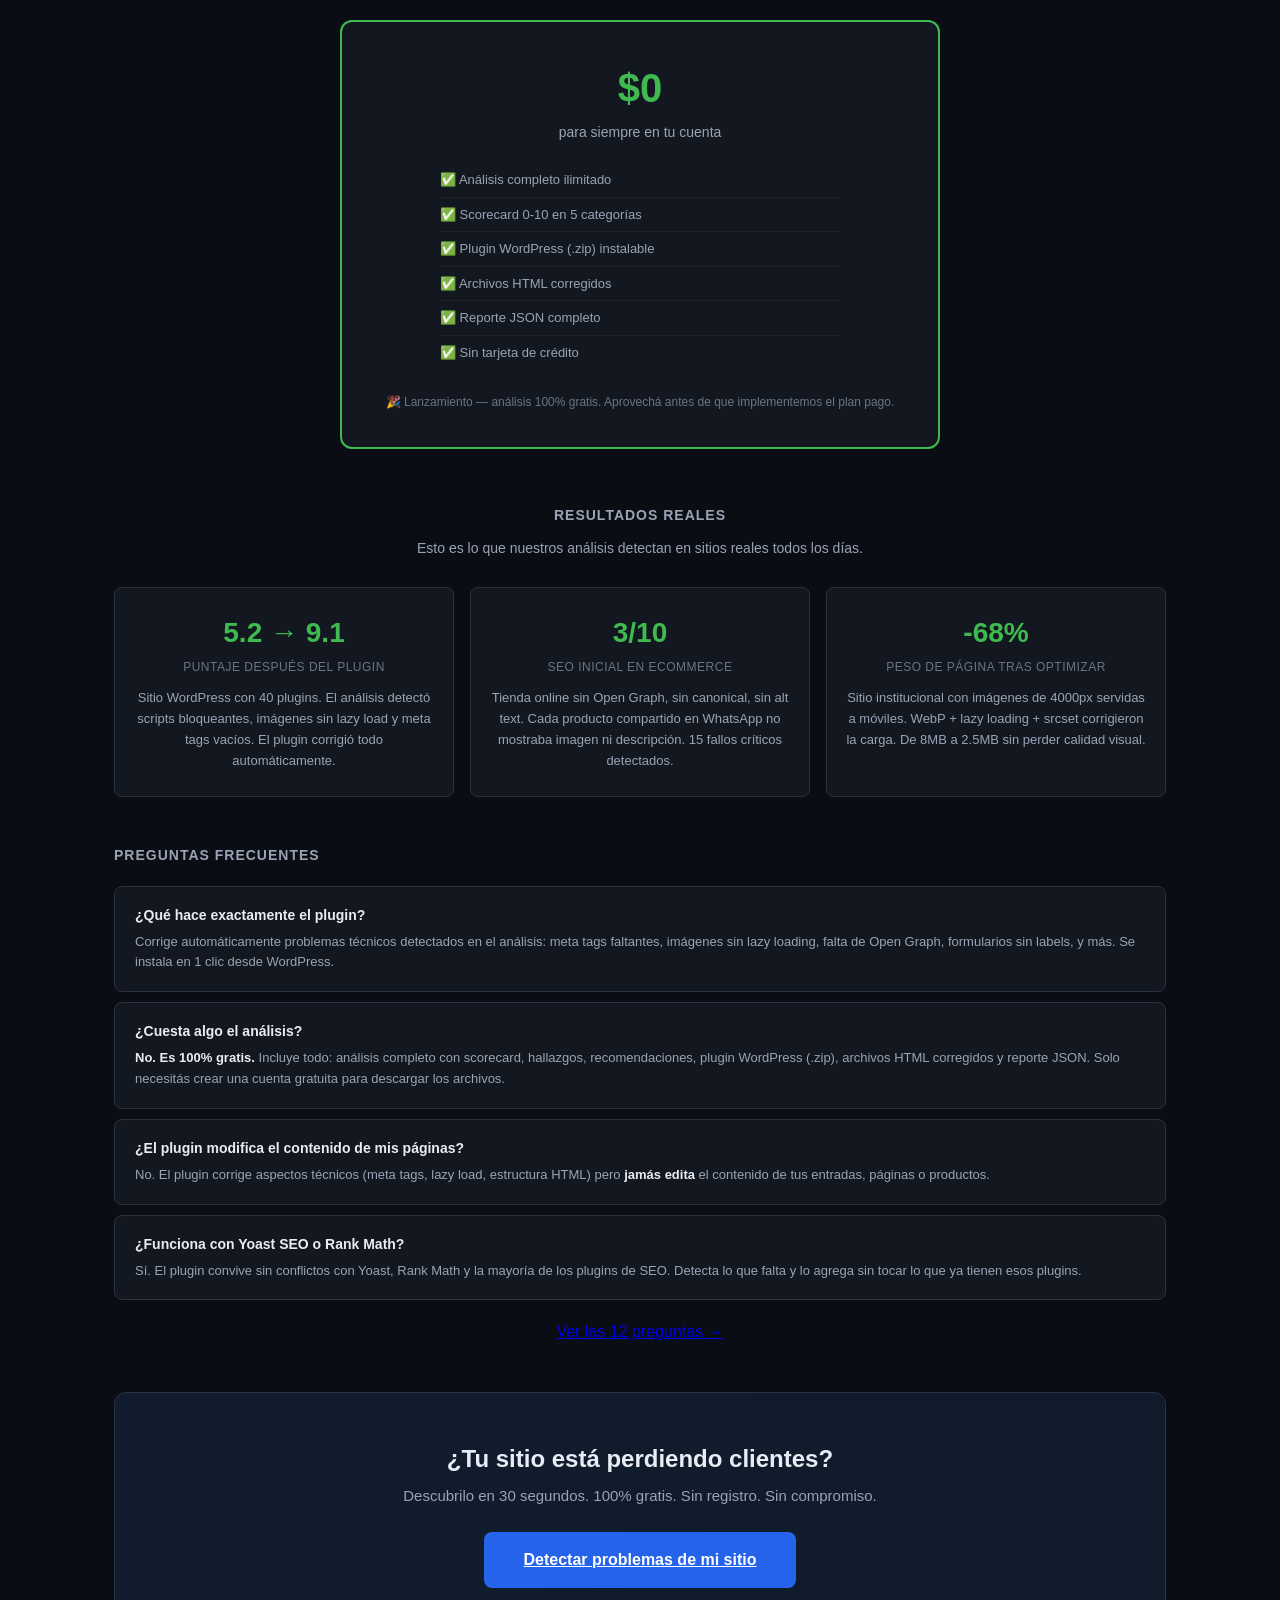
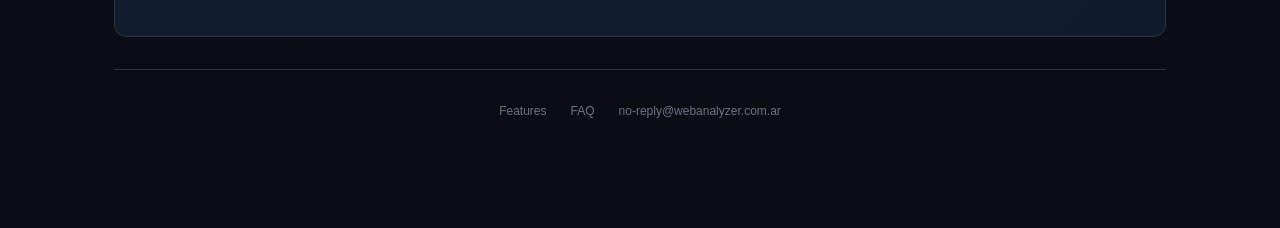
==== commit a7a07f42: "@ Eliminar MercadoPago — todo gratis con email + encuesta de feedback - Backend: eliminar endpoints " ====
--- a/templates/index.html
+++ b/templates/index.html
@@ -24,11 +24,14 @@
   <!-- HERO -->
   <section class="hero-section">
     <h1 class="hero-title">¿Tu web <span style="color:var(--red)">pierde clientes</span> y no sabés por qué?</h1>
-    <p class="hero-desc">Analizá cualquier sitio <strong>gratis y sin registro</strong>. En 30 segundos tenés una auditoría en 5 categorías con puntaje, hallazgos y soluciones que podés descargar como plugin para WordPress.</p>
+    <p class="hero-desc">Analizá cualquier sitio <strong>100% gratis</strong>. En 30 segundos tenés una auditoría en 5 categorías con puntaje, hallazgos y soluciones que podés descargar como plugin para WordPress.</p>
     <div class="hero-stats" id="hero-stats">
       <div class="hero-stat"><span class="hero-stat-num" id="stat-analyses">—</span><span class="hero-stat-label">análisis realizados</span></div>
       <div class="hero-stat"><span class="hero-stat-num" id="stat-pages">—</span><span class="hero-stat-label">páginas auditadas</span></div>
       <div class="hero-stat"><span class="hero-stat-num">30s</span><span class="hero-stat-label">por diagnóstico</span></div>
+    </div>
+    <div style="text-align:center;margin-top:20px">
+      <span class="launch-banner">🎉 Semana de lanzamiento — Análisis 100% gratis. Sin tarjeta, sin compromiso. Aprovechá antes de que implementemos el plan pago.</span>
     </div>
   </section>
 
@@ -49,7 +52,7 @@
       <div class="step-card">
         <div class="step-num">3</div>
         <h3>Descargá e instalá</h3>
-        <p>¿Necesitás corregir los problemas ya? Comprá el análisis PRO por <strong>ARS 12.000</strong> y recibís el plugin .zip que lo arregla solo.</p>
+        <p>Descargá el plugin WordPress .zip gratis. Instalalo en 1 clic y todas las correcciones se aplican automáticamente. Sin costo.</p>
       </div>
     </div>
   </section>
@@ -67,7 +70,7 @@
         Detectar problemas
       </button>
     </form>
-    <p id="input-hint" class="input-hint">Sin registro. Sin costo. Descubrí en 30 segundos qué frena a tu sitio.</p>
+    <p id="input-hint" class="input-hint">100% gratis. Descubrí en 30 segundos qué frena a tu sitio.</p>
   </section>
 
   <!-- LOADING -->
@@ -78,9 +81,6 @@
 
   <!-- ERROR -->
   <div id="error-box" class="error-box" style="display:none"></div>
-
-  <!-- UPGRADE BANNER (aparece dentro de resultados via JS) -->
-  <div id="upgrade-banner" class="upgrade-banner" style="display:none"></div>
 
   <!-- RESULTADOS -->
   <div id="results" style="display:none">
@@ -179,42 +179,22 @@
     </div>
   </section>
 
-  <!-- PRICING -->
+  <!-- PRICING — Lanzamiento gratis -->
   <section class="pricing-section" id="pricing">
-    <h2 class="section-title">Planes</h2>
-    <p class="section-sub">Pago único por análisis. Sin suscripciones. Sin letra chica.</p>
-    <div class="pricing-grid">
-      <div class="pricing-card">
-        <div class="pricing-header">Gratis</div>
-        <div class="pricing-price">$0</div>
-        <div class="pricing-sub">siempre</div>
-        <ul class="pricing-features">
-          <li>Análisis completo ilimitado</li>
-          <li>Scorecard 0-10 en 5 categorías</li>
-          <li>Hallazgos y recomendaciones</li>
-          <li>Guía SEO en markdown (.md)</li>
-          <li>Link público compartible</li>
-        </ul>
-        <a href="#input-section" class="btn-pricing-outline">Comenzar gratis</a>
-      </div>
-      <div class="pricing-card pricing-pro">
-        <div class="pricing-badge">PRO</div>
-        <div class="pricing-header">PRO</div>
-        <div class="pricing-price">ARS 12.000</div>
-        <div class="pricing-sub">pago único por análisis</div>
-        <ul class="pricing-features">
-          <li>Todo lo del plan Gratis</li>
-          <li>Plugin WordPress (.zip) instalable</li>
-          <li>Archivos HTML corregidos</li>
-          <li>Reporte JSON completo</li>
-          <li>Soporte por email prioritario</li>
-        </ul>
-        <div class="trust-seal" style="font-size:12px;color:var(--text2);margin-bottom:12px;text-align:left;line-height:1.8">
-          <div>✅ Compatible con WordPress 6.x · No modifica tu base de datos</div>
-          <div>✅ Desinstalable en 1 clic · Garantía 7 días si no mejora el puntaje</div>
-        </div>
-        <a href="#input-section" class="btn-pricing-cta">Arreglar mi web ahora</a>
-      </div>
+    <h2 class="section-title">Precio</h2>
+    <p class="section-sub">Por tiempo limitado, todo es gratis. Sin suscripciones. Sin letra chica.</p>
+    <div style="max-width:600px;margin:28px auto 0;padding:36px 24px;background:var(--bg2);border:2px solid var(--green);border-radius:12px;text-align:center">
+      <div style="font-size:40px;font-weight:800;color:var(--green);margin-bottom:4px">$0</div>
+      <div style="font-size:14px;color:var(--text2);margin-bottom:20px">para siempre en tu cuenta</div>
+      <ul style="list-style:none;text-align:left;max-width:400px;margin:0 auto 24px;padding:0">
+        <li style="padding:7px 0;font-size:13px;color:var(--text2);border-bottom:1px solid rgba(48,54,61,0.3)">✅ Análisis completo ilimitado</li>
+        <li style="padding:7px 0;font-size:13px;color:var(--text2);border-bottom:1px solid rgba(48,54,61,0.3)">✅ Scorecard 0-10 en 5 categorías</li>
+        <li style="padding:7px 0;font-size:13px;color:var(--text2);border-bottom:1px solid rgba(48,54,61,0.3)">✅ Plugin WordPress (.zip) instalable</li>
+        <li style="padding:7px 0;font-size:13px;color:var(--text2);border-bottom:1px solid rgba(48,54,61,0.3)">✅ Archivos HTML corregidos</li>
+        <li style="padding:7px 0;font-size:13px;color:var(--text2);border-bottom:1px solid rgba(48,54,61,0.3)">✅ Reporte JSON completo</li>
+        <li style="padding:7px 0;font-size:13px;color:var(--text2)">✅ Sin tarjeta de crédito</li>
+      </ul>
+      <p style="font-size:12px;color:var(--text3);margin:0">🎉 Lanzamiento — análisis 100% gratis. Aprovechá antes de que implementemos el plan pago.</p>
     </div>
   </section>
 
@@ -250,8 +230,8 @@
         <div class="faq-a">Corrige automáticamente problemas técnicos detectados en el análisis: meta tags faltantes, imágenes sin lazy loading, falta de Open Graph, formularios sin labels, y más. Se instala en 1 clic desde WordPress.</div>
       </div>
       <div class="faq-item">
-        <div class="faq-q">¿Qué incluye el plan gratuito y qué el PRO?</div>
-        <div class="faq-a"><strong>Gratis:</strong> scorecard completo, hallazgos, recomendaciones, guía markdown y link público compartible. <strong>PRO (ARS 12.000):</strong> todo lo anterior + plugin WordPress .zip, archivos HTML corregidos y reporte JSON completo. Pago único por análisis, sin suscripción.</div>
+        <div class="faq-q">¿Cuesta algo el análisis?</div>
+        <div class="faq-a"><strong>No. Es 100% gratis.</strong> Incluye todo: análisis completo con scorecard, hallazgos, recomendaciones, plugin WordPress (.zip), archivos HTML corregidos y reporte JSON. Solo necesitás crear una cuenta gratuita para descargar los archivos.</div>
       </div>
       <div class="faq-item">
         <div class="faq-q">¿El plugin modifica el contenido de mis páginas?</div>
@@ -268,7 +248,7 @@
   <!-- FINAL CTA -->
   <section class="final-cta">
     <h2>¿Tu sitio está perdiendo clientes?</h2>
-    <p>Descubrilo en 30 segundos. Sin registro. Sin compromiso.</p>
+    <p>Descubrilo en 30 segundos. 100% gratis. Sin registro. Sin compromiso.</p>
     <a href="#input-section" class="btn-analyze" style="display:inline-block;font-size:16px;padding:16px 40px">Detectar problemas de mi sitio</a>
   </section>
 
@@ -279,13 +259,31 @@
     <a href="mailto:no-reply@webanalyzer.com.ar">no-reply@webanalyzer.com.ar</a>
   </footer>
 
+  <!-- EMAIL GATE MODAL -->
+  <div id="email-gate-modal" class="modal" style="display:none">
+    <div class="modal-overlay"></div>
+    <div class="modal-content" style="max-width:440px;padding:28px;background:#141414;border:1px solid #333;border-radius:12px;text-align:center">
+      <h3 style="color:#fff;font-size:20px;margin:0 0 6px">Tu analisis esta listo</h3>
+      <p style="color:#888;font-size:13px;margin:0 0 20px">Te enviamos el reporte completo a tu email. Sin spam.</p>
+      <form id="email-gate-form">
+        <input type="email" id="email-gate-input" placeholder="tu@email.com" required
+               style="width:100%;padding:14px;border:1px solid #444;border-radius:8px;font-size:15px;background:#0a0a0a;color:#fff;margin-bottom:12px;box-sizing:border-box">
+        <button type="submit"
+                style="width:100%;padding:14px;background:#e63946;color:#fff;border:none;border-radius:8px;font-weight:bold;font-size:15px;cursor:pointer">
+          Enviar reporte completo
+        </button>
+      </form>
+      <p style="color:#666;font-size:11px;margin:12px 0 0">Tambien podes <a href="#" id="email-gate-skip" style="color:#58a6ff">verlo sin enviar</a></p>
+    </div>
+  </div>
+
   <!-- AUTH MODAL -->
   <div id="auth-modal" class="modal" style="display:none">
     <div class="modal-overlay"></div>
     <div class="modal-content">
       <span class="modal-close" id="modal-close">&times;</span>
       <div id="auth-form-container">
-        <h3 id="auth-modal-title">Iniciá sesión para comprar</h3>
+        <h3 id="auth-modal-title">Creá tu cuenta gratis para descargar</h3>
         <form id="auth-form">
           <div class="form-group">
             <input type="email" id="auth-email" placeholder="Email" required>
@@ -301,6 +299,35 @@
     </div>
   </div>
 
+  <!-- FEEDBACK MODAL -->
+  <div id="feedback-modal" class="modal" style="display:none">
+    <div class="modal-overlay"></div>
+    <div class="modal-content" style="max-width:440px;padding:28px;background:#141414;border:1px solid #333;border-radius:12px;text-align:center">
+      <h3 style="color:#fff;font-size:20px;margin:0 0 6px">¿Qué te pareció el análisis?</h3>
+      <p style="color:#888;font-size:13px;margin:0 0 20px">Tu opinión nos ayuda a mejorar. Es rapidísimo.</p>
+      <div id="star-rating" style="margin-bottom:16px">
+        <span class="star" data-rating="1">&#9733;</span>
+        <span class="star" data-rating="2">&#9733;</span>
+        <span class="star" data-rating="3">&#9733;</span>
+        <span class="star" data-rating="4">&#9733;</span>
+        <span class="star" data-rating="5">&#9733;</span>
+      </div>
+      <textarea id="feedback-comment" placeholder="¿Algo que quieras decirnos? (opcional)" maxlength="200"
+                style="width:100%;padding:12px;border:1px solid #444;border-radius:8px;font-size:13px;background:#0a0a0a;color:#fff;margin-bottom:12px;box-sizing:border-box;resize:vertical;min-height:60px;font-family:inherit"></textarea>
+      <div style="text-align:left;margin-bottom:16px">
+        <label style="display:flex;align-items:center;gap:8px;font-size:13px;color:#888;cursor:pointer">
+          <input type="checkbox" id="feedback-updates" style="accent-color:#58a6ff">
+          Quiero recibir actualizaciones y tips por correo
+        </label>
+      </div>
+      <button id="feedback-submit-btn"
+              style="width:100%;padding:14px;background:#3fb950;color:#000;border:none;border-radius:8px;font-weight:bold;font-size:15px;cursor:pointer">
+        Listo, ver mis resultados
+      </button>
+      <p style="color:#666;font-size:11px;margin:12px 0 0">También podés <a href="#" id="feedback-skip" style="color:#58a6ff">verlo sin responder</a></p>
+    </div>
+  </div>
+
 </div>
 
 <script src="/static/script.js"></script>
--- a/static/style.css
+++ b/static/style.css
@@ -3,18 +3,19 @@
    ================================================================ */
 
 :root {
-  --bg: #0d1117;
-  --bg2: #161b22;
-  --bg3: #21262d;
-  --border: #30363d;
-  --text: #e6edf3;
-  --text2: #8b949e;
-  --text3: #6e7681;
-  --blue: #58a6ff;
+  --bg: #0a0e14;
+  --bg2: #131820;
+  --bg3: #1c2333;
+  --border: #2a3344;
+  --text: #e8edf5;
+  --text2: #9aa3b5;
+  --text3: #6b7385;
+  --blue: #5c9eff;
   --green: #3fb950;
   --yellow: #d29922;
   --red: #f85149;
-  --accent: #1f6feb;
+  --accent: #2563eb;
+  --accent-warm: #f59e0b;
   --radius: 8px;
 }
 
@@ -855,3 +856,499 @@
 .verde { color: var(--green); }
 .amarillo { color: var(--yellow); }
 .rojo { color: var(--red); }
+
+/* ================================================================
+   NUEVAS SECCIONES — Landing de ventas
+   ================================================================ */
+
+/* ---- Hero Stats ---- */
+.hero-stats {
+  display: flex;
+  justify-content: center;
+  gap: 48px;
+  margin-top: 24px;
+  flex-wrap: wrap;
+}
+.hero-stat {
+  text-align: center;
+}
+.hero-stat-num {
+  display: block;
+  font-size: 28px;
+  font-weight: 800;
+  color: var(--blue);
+}
+.hero-stat-label {
+  font-size: 12px;
+  color: var(--text3);
+  text-transform: uppercase;
+  letter-spacing: 0.5px;
+}
+
+/* ---- How It Works ---- */
+.how-section {
+  margin: 56px 0 40px;
+  text-align: center;
+}
+.section-sub {
+  font-size: 14px;
+  color: var(--text2);
+  margin-bottom: 28px;
+}
+.steps-grid {
+  display: grid;
+  grid-template-columns: repeat(3, 1fr);
+  gap: 16px;
+  margin-top: 24px;
+}
+.step-card {
+  background: var(--bg2);
+  border: 1px solid var(--border);
+  border-radius: var(--radius);
+  padding: 28px 20px;
+  text-align: center;
+  transition: border-color 0.15s;
+}
+.step-card:hover {
+  border-color: var(--blue);
+}
+.step-num {
+  width: 44px;
+  height: 44px;
+  border-radius: 50%;
+  background: var(--accent);
+  color: #fff;
+  display: flex;
+  align-items: center;
+  justify-content: center;
+  font-size: 20px;
+  font-weight: 700;
+  margin: 0 auto 14px;
+}
+.step-card h3 {
+  font-size: 16px;
+  font-weight: 600;
+  color: var(--text);
+  margin-bottom: 8px;
+}
+.step-card p {
+  font-size: 13px;
+  color: var(--text2);
+  line-height: 1.6;
+}
+
+/* ---- Features Section ---- */
+.features-section {
+  margin: 56px 0 48px;
+  text-align: center;
+}
+.features-grid {
+  display: grid;
+  grid-template-columns: repeat(auto-fill, minmax(200px, 1fr));
+  gap: 14px;
+  margin-top: 24px;
+}
+.feature-card {
+  background: var(--bg2);
+  border: 1px solid var(--border);
+  border-radius: var(--radius);
+  padding: 22px 16px;
+  text-align: center;
+  transition: border-color 0.15s;
+}
+.feature-card:hover {
+  border-color: var(--blue);
+}
+.feature-icon {
+  font-size: 24px;
+  display: block;
+  margin-bottom: 8px;
+}
+.feature-card h4 {
+  font-size: 14px;
+  font-weight: 600;
+  color: var(--text);
+  margin-bottom: 6px;
+}
+.feature-card p {
+  font-size: 12px;
+  color: var(--text2);
+  line-height: 1.5;
+}
+
+/* ---- Pricing Section ---- */
+.pricing-section {
+  margin: 56px 0 48px;
+  text-align: center;
+}
+.pricing-grid {
+  display: grid;
+  grid-template-columns: 1fr 1fr;
+  gap: 24px;
+  max-width: 720px;
+  margin: 28px auto 0;
+}
+.pricing-card {
+  background: var(--bg2);
+  border: 1px solid var(--border);
+  border-radius: 12px;
+  padding: 36px 24px;
+  text-align: center;
+  position: relative;
+  transition: border-color 0.15s;
+}
+.pricing-pro {
+  border: 2px solid var(--accent-warm);
+}
+.pricing-badge {
+  position: absolute;
+  top: -13px;
+  left: 50%;
+  transform: translateX(-50%);
+  background: var(--accent-warm);
+  color: #000;
+  padding: 4px 20px;
+  border-radius: 12px;
+  font-size: 12px;
+  font-weight: 700;
+  letter-spacing: 0.5px;
+  text-transform: uppercase;
+}
+.pricing-header {
+  font-size: 14px;
+  font-weight: 600;
+  color: var(--text2);
+  text-transform: uppercase;
+  letter-spacing: 1px;
+  margin-bottom: 8px;
+}
+.pricing-price {
+  font-size: 40px;
+  font-weight: 800;
+  color: var(--text);
+  margin: 4px 0;
+}
+.pricing-sub {
+  font-size: 12px;
+  color: var(--text3);
+  margin-bottom: 20px;
+}
+.pricing-features {
+  list-style: none;
+  text-align: left;
+  margin-bottom: 24px;
+  padding: 0;
+}
+.pricing-features li {
+  padding: 7px 0;
+  font-size: 13px;
+  color: var(--text2);
+  border-bottom: 1px solid rgba(48,54,61,0.3);
+}
+.pricing-features li:last-child {
+  border-bottom: none;
+}
+.pricing-features li::before {
+  content: "✓ ";
+  color: var(--green);
+  font-weight: 700;
+}
+.btn-pricing-cta {
+  display: inline-block;
+  padding: 14px 32px;
+  background: var(--accent-warm);
+  color: #000;
+  border: none;
+  border-radius: var(--radius);
+  font-size: 15px;
+  font-weight: 700;
+  cursor: pointer;
+  text-decoration: none;
+  transition: background 0.15s, transform 0.1s;
+}
+.btn-pricing-cta:hover {
+  background: #e5a80d;
+}
+.btn-pricing-cta:active {
+  transform: scale(0.98);
+}
+.btn-pricing-outline {
+  display: inline-block;
+  padding: 14px 32px;
+  background: transparent;
+  color: var(--blue);
+  border: 1px solid var(--blue);
+  border-radius: var(--radius);
+  font-size: 15px;
+  font-weight: 600;
+  cursor: pointer;
+  text-decoration: none;
+  transition: background 0.15s, color 0.15s;
+}
+.btn-pricing-outline:hover {
+  background: rgba(88,166,255,0.08);
+}
+
+/* ---- Testimonials ---- */
+.testimonials-section {
+  margin: 56px 0 48px;
+  text-align: center;
+}
+.testimonials-grid {
+  display: grid;
+  grid-template-columns: repeat(3, 1fr);
+  gap: 16px;
+  margin-top: 24px;
+}
+.testimonial-card {
+  background: var(--bg2);
+  border: 1px solid var(--border);
+  border-radius: var(--radius);
+  padding: 24px 18px;
+  text-align: center;
+}
+.testimonial-metric {
+  font-size: 28px;
+  font-weight: 800;
+  color: var(--green);
+  margin-bottom: 4px;
+}
+.testimonial-label {
+  font-size: 12px;
+  color: var(--text3);
+  text-transform: uppercase;
+  letter-spacing: 0.5px;
+  margin-bottom: 12px;
+}
+.testimonial-card p {
+  font-size: 13px;
+  color: var(--text2);
+  line-height: 1.6;
+}
+
+/* ---- FAQ Section ---- */
+.faq-section {
+  margin: 48px 0;
+}
+.faq-items {
+  margin-top: 20px;
+}
+.faq-item {
+  background: var(--bg2);
+  border: 1px solid var(--border);
+  border-radius: var(--radius);
+  padding: 18px 20px;
+  margin-bottom: 10px;
+}
+.faq-q {
+  font-size: 14px;
+  font-weight: 600;
+  color: var(--text);
+  margin-bottom: 6px;
+}
+.faq-a {
+  font-size: 13px;
+  color: var(--text2);
+  line-height: 1.6;
+}
+.faq-a strong {
+  color: var(--text);
+}
+
+/* ---- Final CTA ---- */
+.final-cta {
+  text-align: center;
+  padding: 48px 24px;
+  margin: 48px 0 32px;
+  background: linear-gradient(135deg, #111d2e 0%, #0f1a2a 100%);
+  border: 1px solid var(--border);
+  border-radius: 12px;
+}
+.final-cta h2 {
+  font-size: 24px;
+  font-weight: 700;
+  color: var(--text);
+  margin-bottom: 8px;
+}
+.final-cta p {
+  font-size: 15px;
+  color: var(--text2);
+  margin-bottom: 24px;
+}
+
+/* ---- Auth UI ---- */
+.header-right {
+  display: flex;
+  align-items: center;
+  gap: 10px;
+}
+.header-right .btn-auth,
+.header-right .btn-auth-outline {
+  font-size: 12px;
+  padding: 5px 14px;
+}
+#user-info {
+  display: none;
+  align-items: center;
+  gap: 8px;
+  font-size: 12px;
+  color: var(--text2);
+}
+#user-info .user-tier-badge {
+  font-size: 10px;
+  padding: 2px 8px;
+  border-radius: 10px;
+  font-weight: 600;
+  text-transform: uppercase;
+}
+.user-tier-badge.free {
+  background: rgba(210,153,34,0.18);
+  color: var(--yellow);
+}
+.user-tier-badge.paid {
+  background: rgba(63,185,80,0.18);
+  color: var(--green);
+}
+
+/* ---- Auth Modal ---- */
+.form-group {
+  margin-bottom: 10px;
+}
+.form-group input {
+  width: 100%;
+  padding: 10px 12px;
+  background: var(--bg);
+  border: 1px solid var(--border);
+  border-radius: 6px;
+  color: var(--text);
+  font-size: 14px;
+  font-family: inherit;
+  box-sizing: border-box;
+}
+.form-group input:focus {
+  outline: none;
+  border-color: var(--blue);
+  box-shadow: 0 0 0 3px rgba(88,166,255,0.1);
+}
+.form-group input::placeholder {
+  color: var(--text3);
+}
+#auth-form .btn-auth {
+  width: 100%;
+  padding: 12px;
+  font-size: 14px;
+}
+.auth-toggle-text {
+  text-align: center;
+  margin-top: 14px;
+  font-size: 12px;
+  color: var(--text2);
+}
+.auth-toggle-text a {
+  color: var(--blue);
+  text-decoration: none;
+}
+.auth-toggle-text a:hover {
+  text-decoration: underline;
+}
+
+/* ---- Upgrade Banner ---- */
+.upgrade-banner {
+  background: linear-gradient(135deg, rgba(245,158,11,0.12) 0%, rgba(245,158,11,0.04) 100%);
+  border: 1px solid rgba(245,158,11,0.3);
+  border-radius: var(--radius);
+  padding: 16px 20px;
+  margin-bottom: 20px;
+  display: flex;
+  align-items: center;
+  justify-content: space-between;
+  gap: 12px;
+  flex-wrap: wrap;
+  font-size: 14px;
+  color: var(--text);
+}
+.upgrade-banner strong {
+  color: var(--accent-warm);
+}
+.upgrade-banner .btn-upgrade {
+  flex-shrink: 0;
+  font-size: 14px;
+  padding: 10px 22px;
+}
+
+/* ================================================================
+   RESPONSIVE — Mobile & Tablet
+   ================================================================ */
+
+/* Tablet */
+@media (max-width: 900px) {
+  .hero-title { font-size: 28px; }
+  .scorecard-grid { grid-template-columns: repeat(3, 1fr); }
+  .testimonials-grid { grid-template-columns: 1fr 1fr; }
+  .steps-grid { grid-template-columns: repeat(3, 1fr); }
+}
+
+/* Mobile grande (existente + refuerzo) */
+@media (max-width: 700px) {
+  .scorecard-grid { grid-template-columns: repeat(2, 1fr); }
+  .results-grid { grid-template-columns: 1fr; }
+  .details-grid { grid-template-columns: 1fr; }
+  .steps-grid { grid-template-columns: 1fr; }
+  .testimonials-grid { grid-template-columns: 1fr; }
+  .pricing-grid { grid-template-columns: 1fr; max-width: 400px; }
+  .features-grid { grid-template-columns: repeat(2, 1fr); }
+  .hero-stats { gap: 24px; }
+  .hero-stat-num { font-size: 22px; }
+  .upgrade-banner { flex-direction: column; text-align: center; }
+  .upgrade-banner .btn-upgrade { width: 100%; }
+}
+
+/* Mobile pequeno */
+@media (max-width: 480px) {
+  .hero-title { font-size: 22px; }
+  .hero-desc { font-size: 13px; }
+  .analyze-form { flex-direction: column; }
+  .btn-analyze { width: 100%; }
+  .scorecard-grid { grid-template-columns: 1fr 1fr; }
+  .features-grid { grid-template-columns: 1fr 1fr; }
+  #app { padding: 0 12px 40px; }
+  .header { flex-wrap: wrap; gap: 8px; }
+  .final-cta h2 { font-size: 20px; }
+  .final-cta { padding: 32px 16px; }
+  .pricing-price { font-size: 32px; }
+  .hero-stats { gap: 16px; flex-direction: column; }
+  .hero-stat { display: flex; align-items: baseline; gap: 8px; }
+  .hero-stat-num { font-size: 18px; }
+}
+
+/* ---- Launch Banner ---- */
+.launch-banner {
+  display: inline-block;
+  padding: 10px 24px;
+  background: rgba(63,185,80,0.08);
+  border: 1px solid rgba(63,185,80,0.25);
+  border-radius: 8px;
+  color: var(--green);
+  font-weight: 600;
+  font-size: 14px;
+  line-height: 1.5;
+}
+
+/* ---- Feedback Modal ---- */
+#star-rating {
+  display: flex;
+  justify-content: center;
+  gap: 8px;
+}
+#star-rating .star {
+  font-size: 36px;
+  color: #444;
+  cursor: pointer;
+  transition: color 0.15s, transform 0.1s;
+  user-select: none;
+}
+#star-rating .star:hover,
+#star-rating .star.active {
+  color: #f59e0b;
+  transform: scale(1.15);
+}
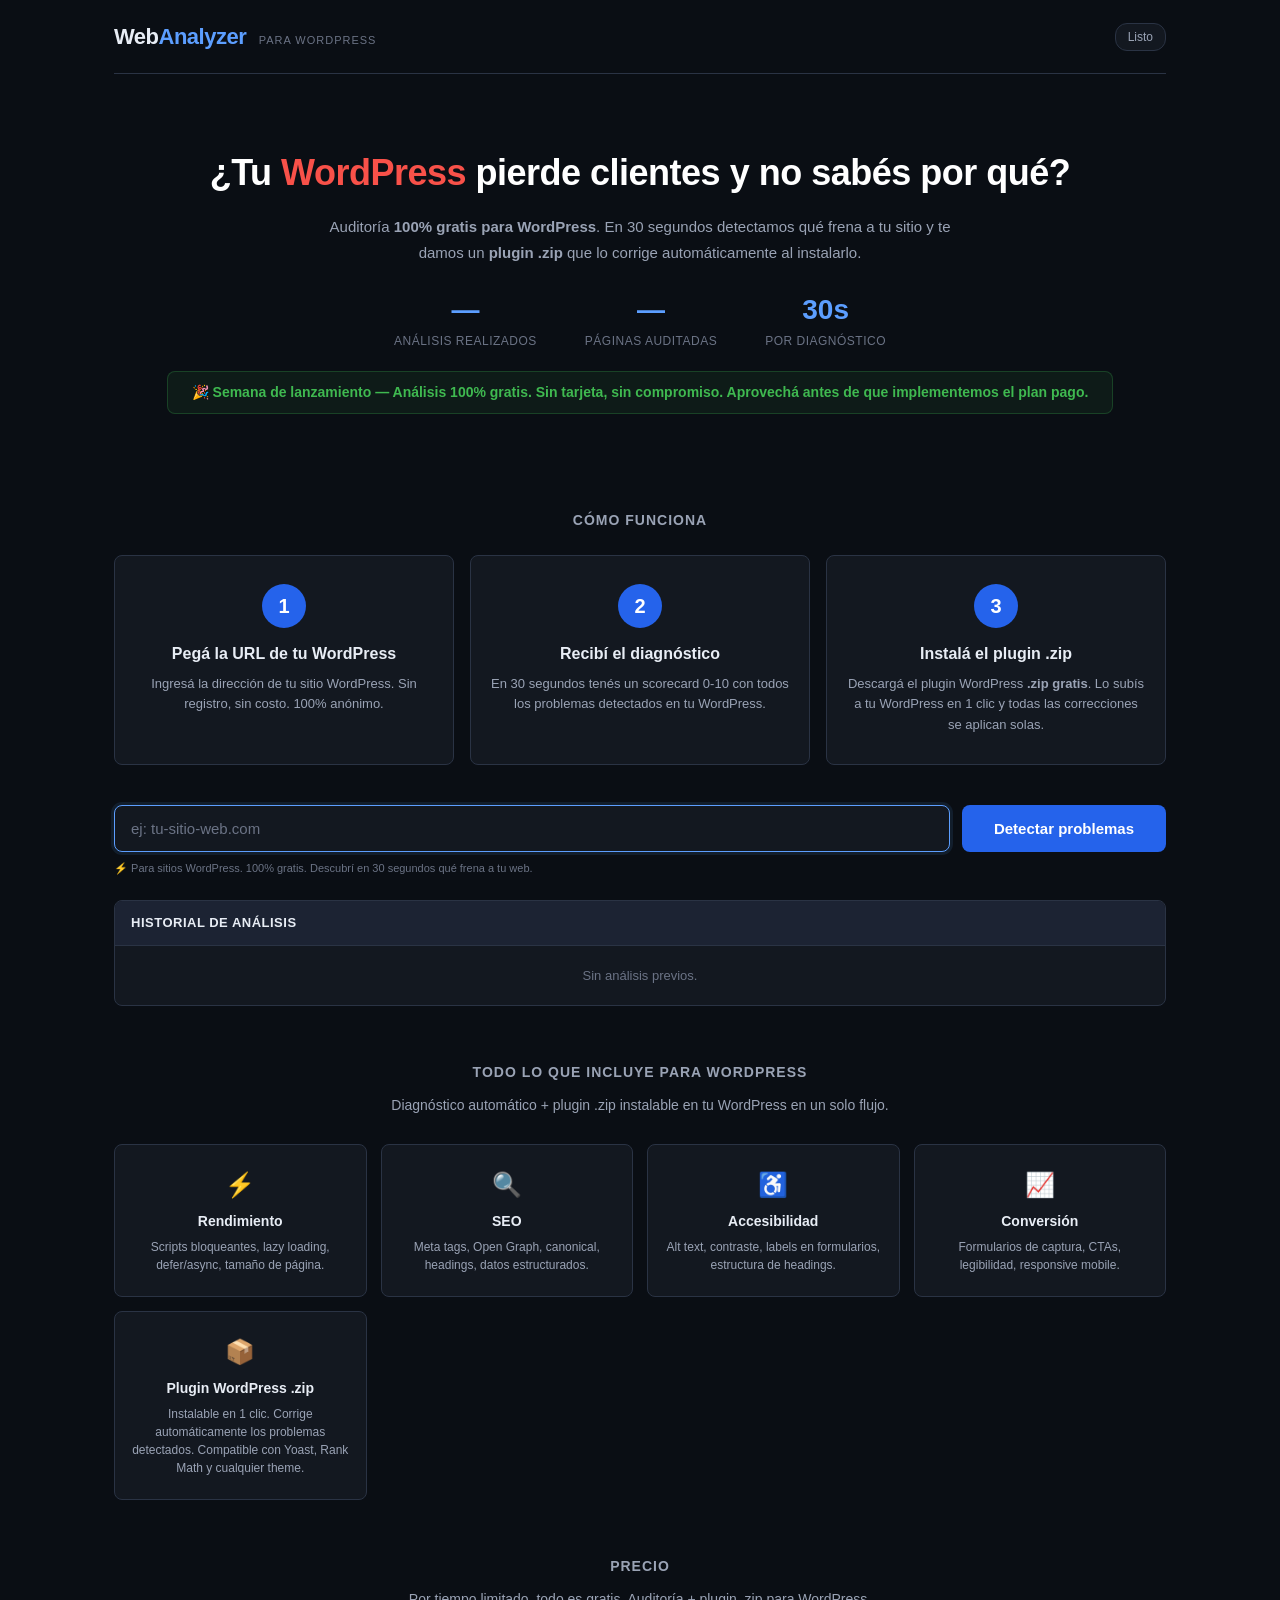
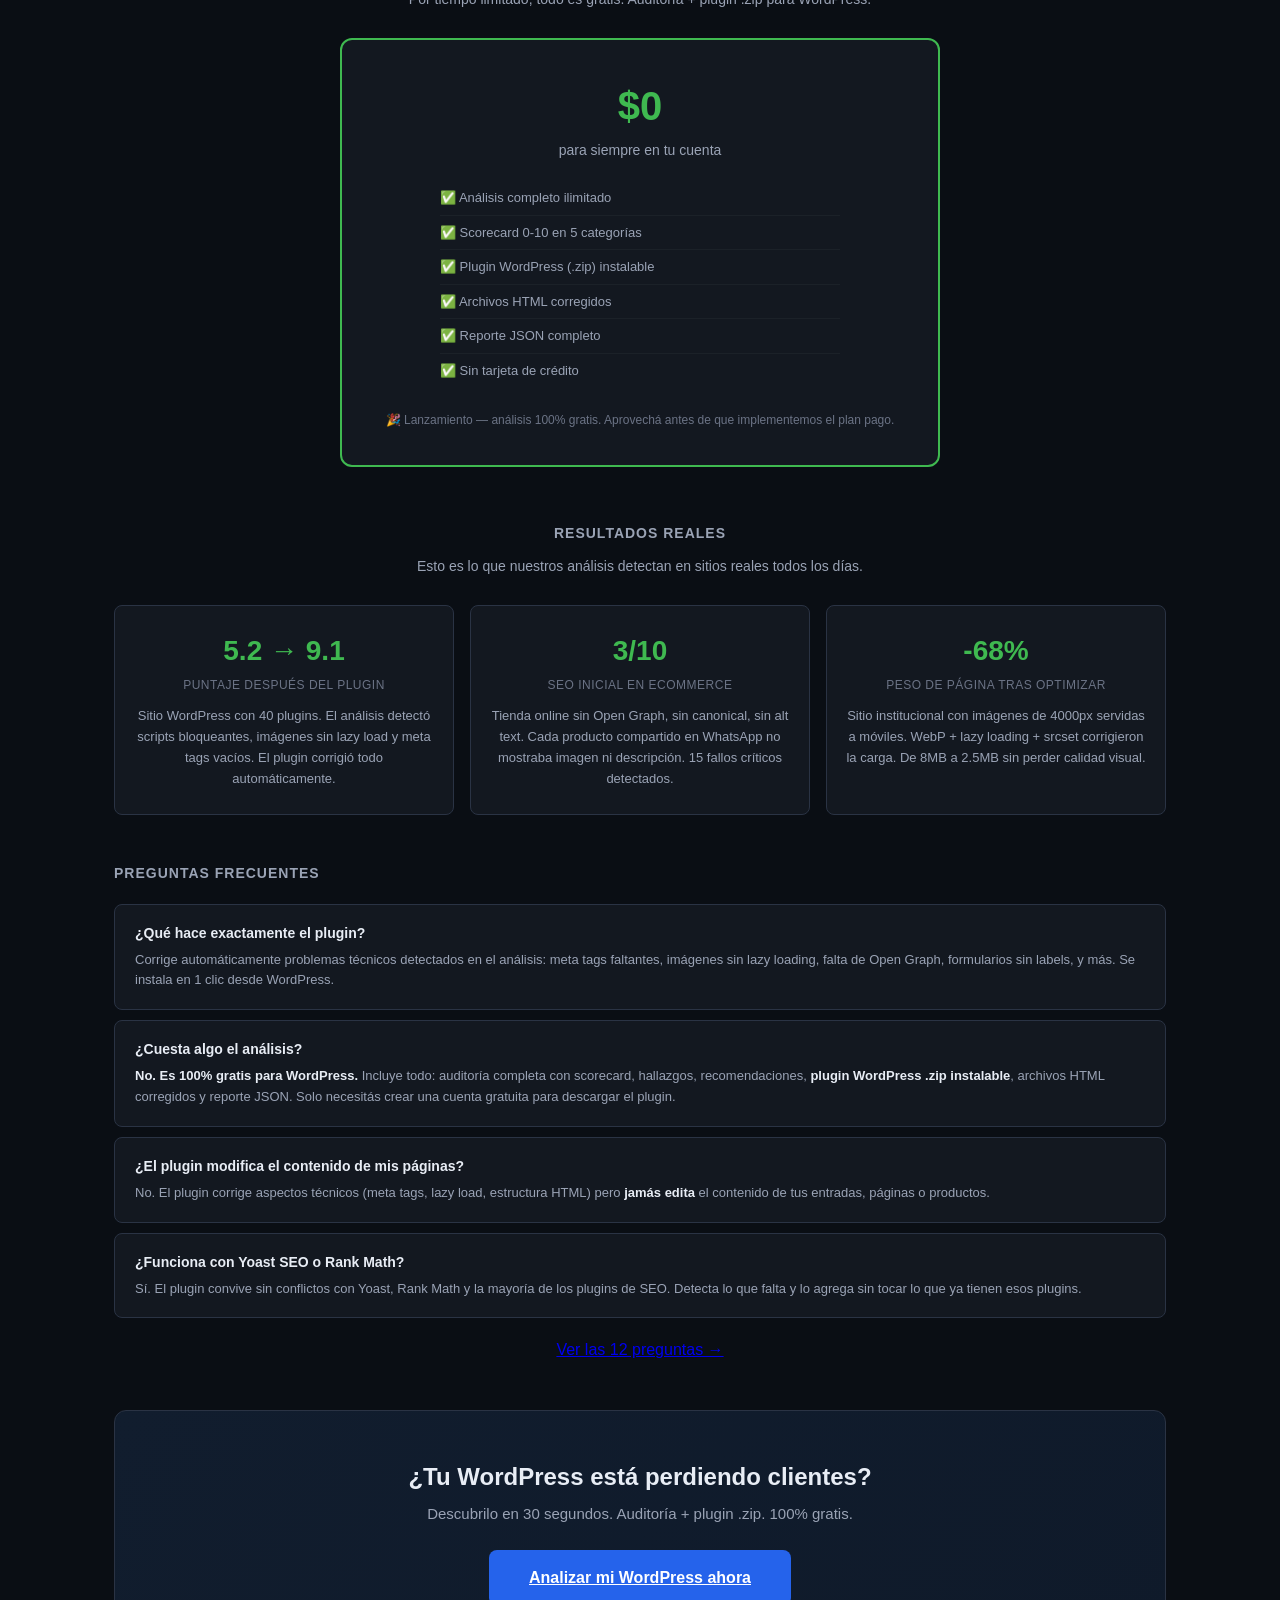
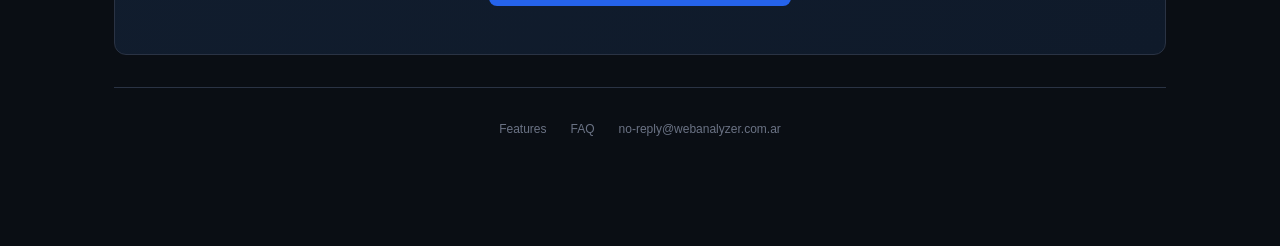
==== commit 1bba7fe7: "@ Copy: landing deja claro que es para WordPress - Title: "Auditoria y plugin para WordPress" - Head" ====
--- a/templates/index.html
+++ b/templates/index.html
@@ -4,7 +4,7 @@
 <meta charset="UTF-8">
 <meta name="viewport" content="width=device-width, initial-scale=1.0">
 
-<title>Web Analyzer — Auditoría web gratis en 30 segundos</title>
+<title>Web Analyzer — Auditoría y plugin para WordPress · 100% gratis</title>
 <link rel="stylesheet" href="/static/style.css">
 </head>
 <body>
@@ -14,7 +14,7 @@
   <header class="header">
     <div class="header-left">
       <span class="header-title">Web<span style="color:var(--blue)">Analyzer</span></span>
-      <span class="header-subtitle">&amp; Optimizer</span>
+      <span class="header-subtitle">para WordPress</span>
     </div>
     <div class="header-right" id="header-right">
       <span id="status-text" class="status-text">Listo</span>
@@ -23,8 +23,8 @@
 
   <!-- HERO -->
   <section class="hero-section">
-    <h1 class="hero-title">¿Tu web <span style="color:var(--red)">pierde clientes</span> y no sabés por qué?</h1>
-    <p class="hero-desc">Analizá cualquier sitio <strong>100% gratis</strong>. En 30 segundos tenés una auditoría en 5 categorías con puntaje, hallazgos y soluciones que podés descargar como plugin para WordPress.</p>
+    <h1 class="hero-title">¿Tu <span style="color:var(--red)">WordPress</span> pierde clientes y no sabés por qué?</h1>
+    <p class="hero-desc">Auditoría <strong>100% gratis para WordPress</strong>. En 30 segundos detectamos qué frena a tu sitio y te damos un <strong>plugin .zip</strong> que lo corrige automáticamente al instalarlo.</p>
     <div class="hero-stats" id="hero-stats">
       <div class="hero-stat"><span class="hero-stat-num" id="stat-analyses">—</span><span class="hero-stat-label">análisis realizados</span></div>
       <div class="hero-stat"><span class="hero-stat-num" id="stat-pages">—</span><span class="hero-stat-label">páginas auditadas</span></div>
@@ -41,18 +41,18 @@
     <div class="steps-grid">
       <div class="step-card">
         <div class="step-num">1</div>
-        <h3>Pegá tu URL</h3>
-        <p>Ingresá la dirección de tu sitio. Sin registro, sin costo. Todo anónimo.</p>
+        <h3>Pegá la URL de tu WordPress</h3>
+        <p>Ingresá la dirección de tu sitio WordPress. Sin registro, sin costo. 100% anónimo.</p>
       </div>
       <div class="step-card">
         <div class="step-num">2</div>
         <h3>Recibí el diagnóstico</h3>
-        <p>En 30 segundos tenés un scorecard 0-10 con hallazgos, recomendaciones y soluciones.</p>
+        <p>En 30 segundos tenés un scorecard 0-10 con todos los problemas detectados en tu WordPress.</p>
       </div>
       <div class="step-card">
         <div class="step-num">3</div>
-        <h3>Descargá e instalá</h3>
-        <p>Descargá el plugin WordPress .zip gratis. Instalalo en 1 clic y todas las correcciones se aplican automáticamente. Sin costo.</p>
+        <h3>Instalá el plugin .zip</h3>
+        <p>Descargá el plugin WordPress <strong>.zip gratis</strong>. Lo subís a tu WordPress en 1 clic y todas las correcciones se aplican solas.</p>
       </div>
     </div>
   </section>
@@ -70,7 +70,7 @@
         Detectar problemas
       </button>
     </form>
-    <p id="input-hint" class="input-hint">100% gratis. Descubrí en 30 segundos qué frena a tu sitio.</p>
+    <p id="input-hint" class="input-hint">⚡ Para sitios WordPress. 100% gratis. Descubrí en 30 segundos qué frena a tu web.</p>
   </section>
 
   <!-- LOADING -->
@@ -168,21 +168,21 @@
 
   <!-- FEATURES -->
   <section class="features-section">
-    <h2 class="section-title">Todo lo que incluye</h2>
-    <p class="section-sub">Diagnóstico automático + soluciones instalables en un solo flujo.</p>
+    <h2 class="section-title">Todo lo que incluye para WordPress</h2>
+    <p class="section-sub">Diagnóstico automático + plugin .zip instalable en tu WordPress en un solo flujo.</p>
     <div class="features-grid">
       <div class="feature-card"><span class="feature-icon">⚡</span><h4>Rendimiento</h4><p>Scripts bloqueantes, lazy loading, defer/async, tamaño de página.</p></div>
       <div class="feature-card"><span class="feature-icon">🔍</span><h4>SEO</h4><p>Meta tags, Open Graph, canonical, headings, datos estructurados.</p></div>
       <div class="feature-card"><span class="feature-icon">♿</span><h4>Accesibilidad</h4><p>Alt text, contraste, labels en formularios, estructura de headings.</p></div>
       <div class="feature-card"><span class="feature-icon">📈</span><h4>Conversión</h4><p>Formularios de captura, CTAs, legibilidad, responsive mobile.</p></div>
-      <div class="feature-card"><span class="feature-icon">📦</span><h4>Plugin WordPress</h4><p>ZIP instalable con correcciones automáticas. Compatible con Yoast y Rank Math.</p></div>
+      <div class="feature-card"><span class="feature-icon">📦</span><h4>Plugin WordPress .zip</h4><p>Instalable en 1 clic. Corrige automáticamente los problemas detectados. Compatible con Yoast, Rank Math y cualquier theme.</p></div>
     </div>
   </section>
 
   <!-- PRICING — Lanzamiento gratis -->
   <section class="pricing-section" id="pricing">
     <h2 class="section-title">Precio</h2>
-    <p class="section-sub">Por tiempo limitado, todo es gratis. Sin suscripciones. Sin letra chica.</p>
+    <p class="section-sub">Por tiempo limitado, todo es gratis. Auditoría + plugin .zip para WordPress.</p>
     <div style="max-width:600px;margin:28px auto 0;padding:36px 24px;background:var(--bg2);border:2px solid var(--green);border-radius:12px;text-align:center">
       <div style="font-size:40px;font-weight:800;color:var(--green);margin-bottom:4px">$0</div>
       <div style="font-size:14px;color:var(--text2);margin-bottom:20px">para siempre en tu cuenta</div>
@@ -231,7 +231,7 @@
       </div>
       <div class="faq-item">
         <div class="faq-q">¿Cuesta algo el análisis?</div>
-        <div class="faq-a"><strong>No. Es 100% gratis.</strong> Incluye todo: análisis completo con scorecard, hallazgos, recomendaciones, plugin WordPress (.zip), archivos HTML corregidos y reporte JSON. Solo necesitás crear una cuenta gratuita para descargar los archivos.</div>
+        <div class="faq-a"><strong>No. Es 100% gratis para WordPress.</strong> Incluye todo: auditoría completa con scorecard, hallazgos, recomendaciones, <strong>plugin WordPress .zip instalable</strong>, archivos HTML corregidos y reporte JSON. Solo necesitás crear una cuenta gratuita para descargar el plugin.</div>
       </div>
       <div class="faq-item">
         <div class="faq-q">¿El plugin modifica el contenido de mis páginas?</div>
@@ -247,9 +247,9 @@
 
   <!-- FINAL CTA -->
   <section class="final-cta">
-    <h2>¿Tu sitio está perdiendo clientes?</h2>
-    <p>Descubrilo en 30 segundos. 100% gratis. Sin registro. Sin compromiso.</p>
-    <a href="#input-section" class="btn-analyze" style="display:inline-block;font-size:16px;padding:16px 40px">Detectar problemas de mi sitio</a>
+    <h2>¿Tu WordPress está perdiendo clientes?</h2>
+    <p>Descubrilo en 30 segundos. Auditoría + plugin .zip. 100% gratis.</p>
+    <a href="#input-section" class="btn-analyze" style="display:inline-block;font-size:16px;padding:16px 40px">Analizar mi WordPress ahora</a>
   </section>
 
   <!-- FOOTER -->
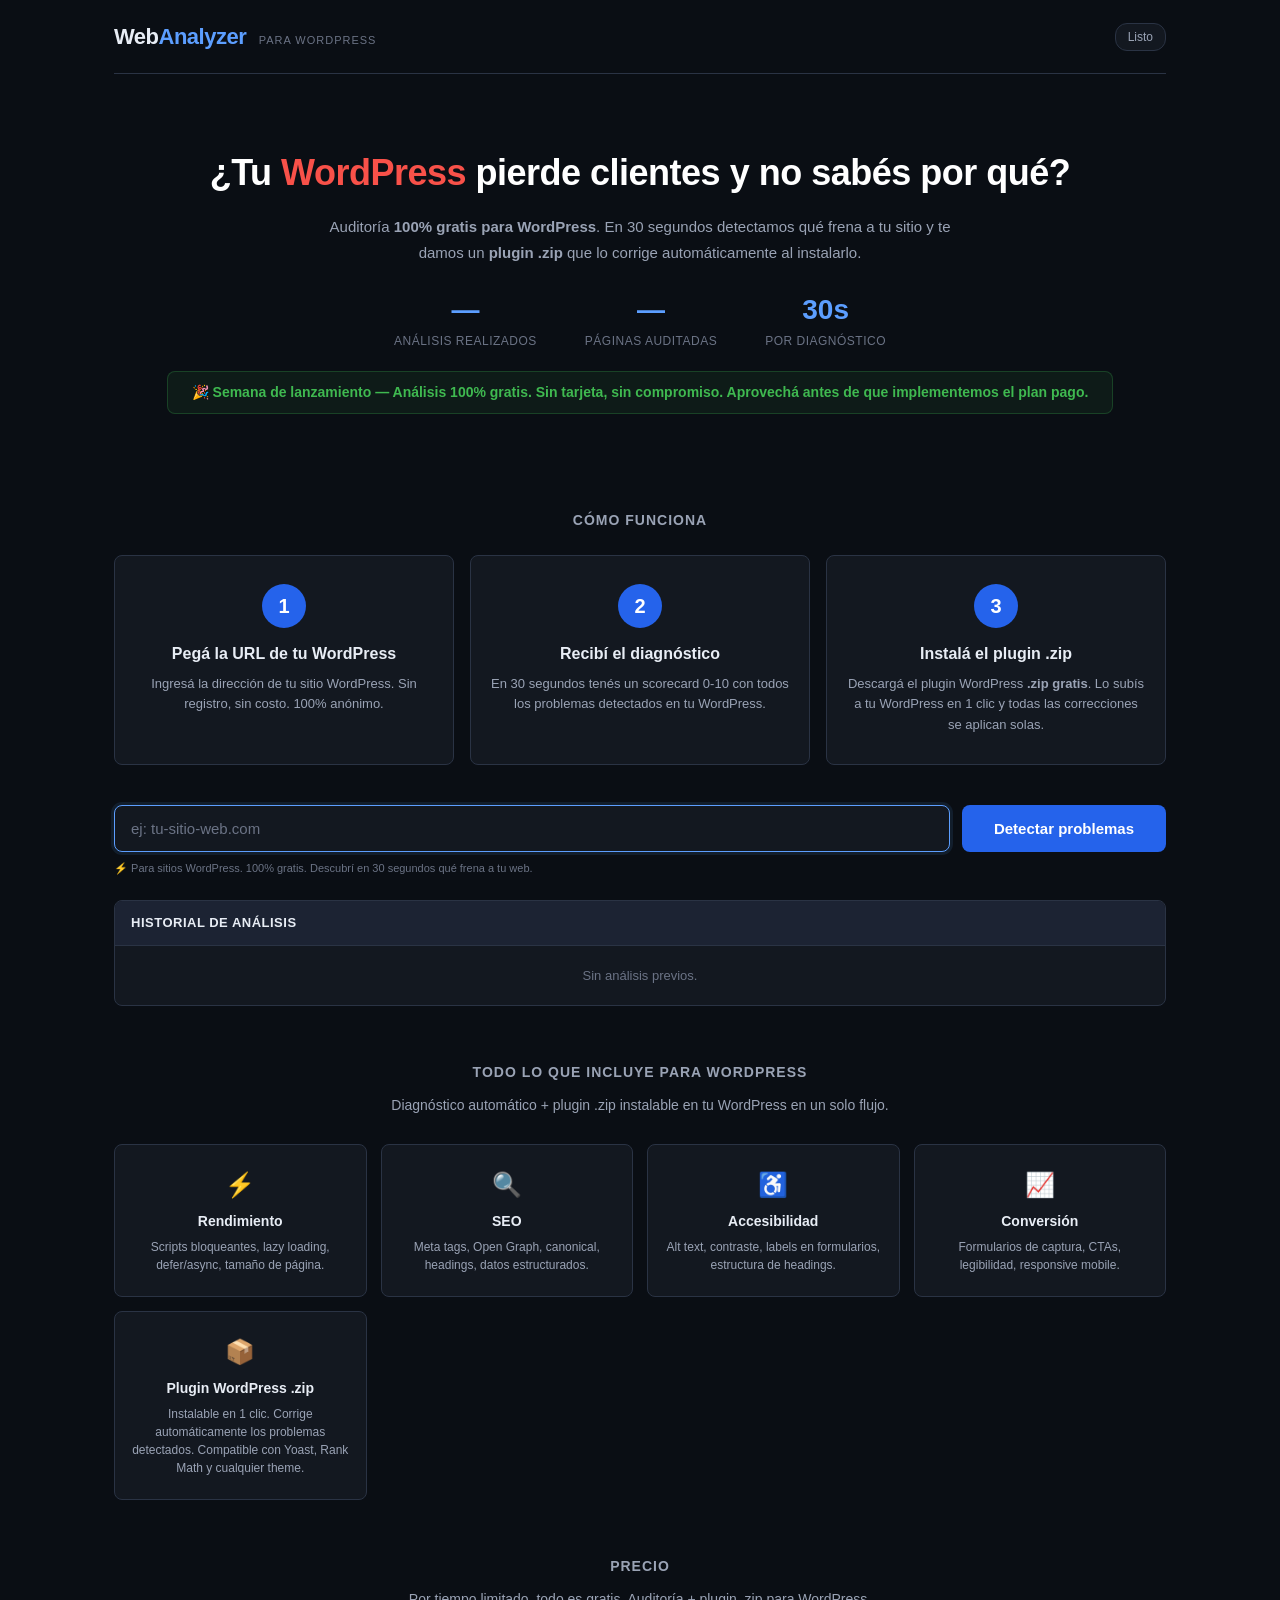
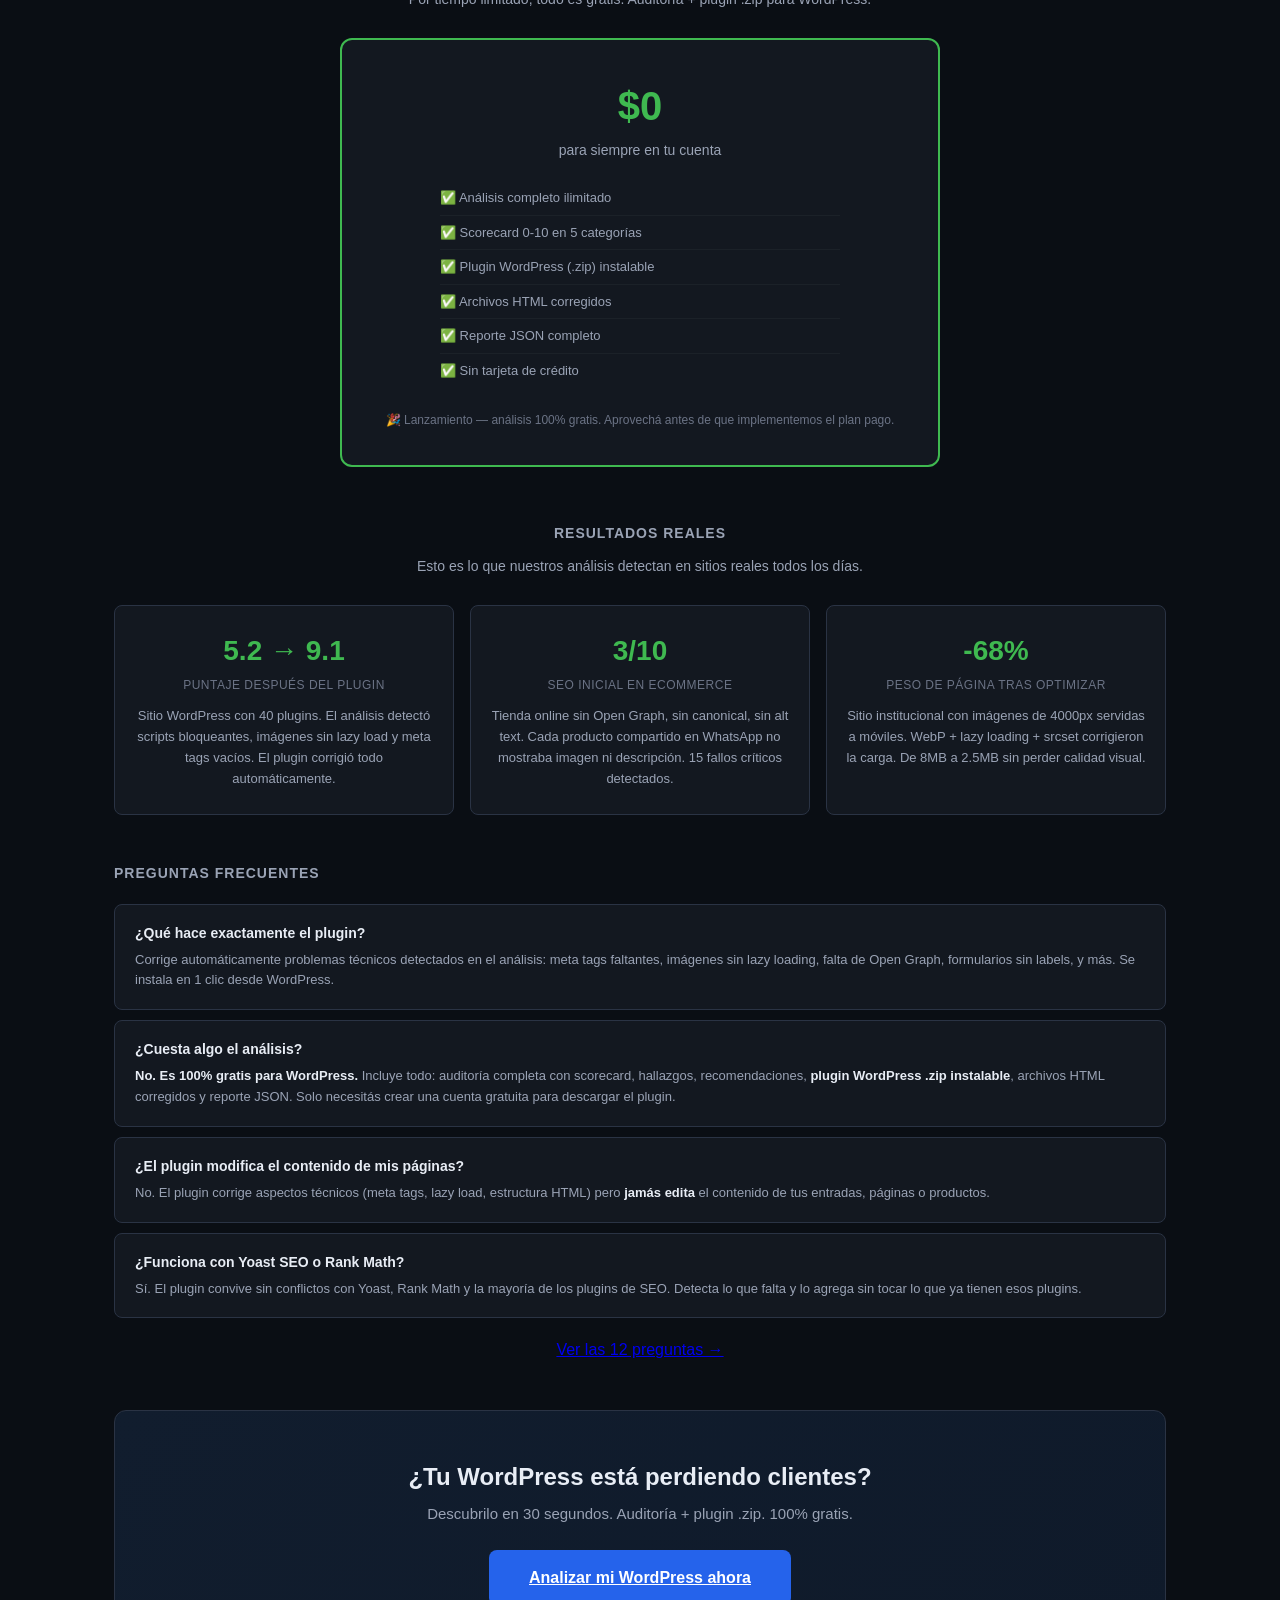
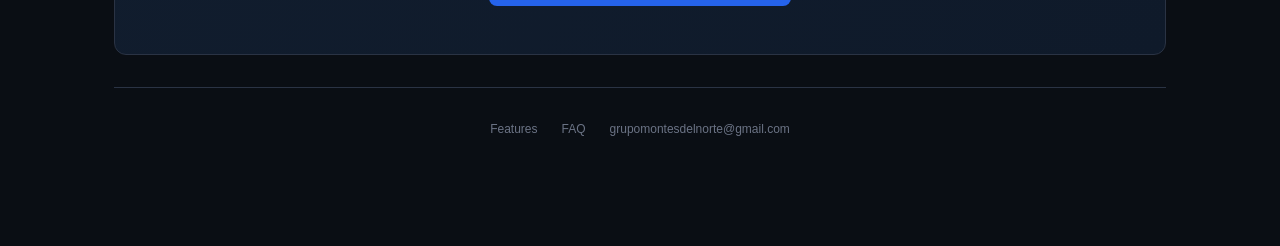
==== commit 68941333: "Unificar email de contacto: grupomontesdelnorte@gmail.com Reemplaza no-reply@webanalyzer.com.ar en f" ====
--- a/templates/index.html
+++ b/templates/index.html
@@ -256,7 +256,7 @@
   <footer class="footer">
     <a href="/features">Features</a>
     <a href="/faq">FAQ</a>
-    <a href="mailto:no-reply@webanalyzer.com.ar">no-reply@webanalyzer.com.ar</a>
+    <a href="mailto:grupomontesdelnorte@gmail.com">grupomontesdelnorte@gmail.com</a>
   </footer>
 
   <!-- EMAIL GATE MODAL -->
